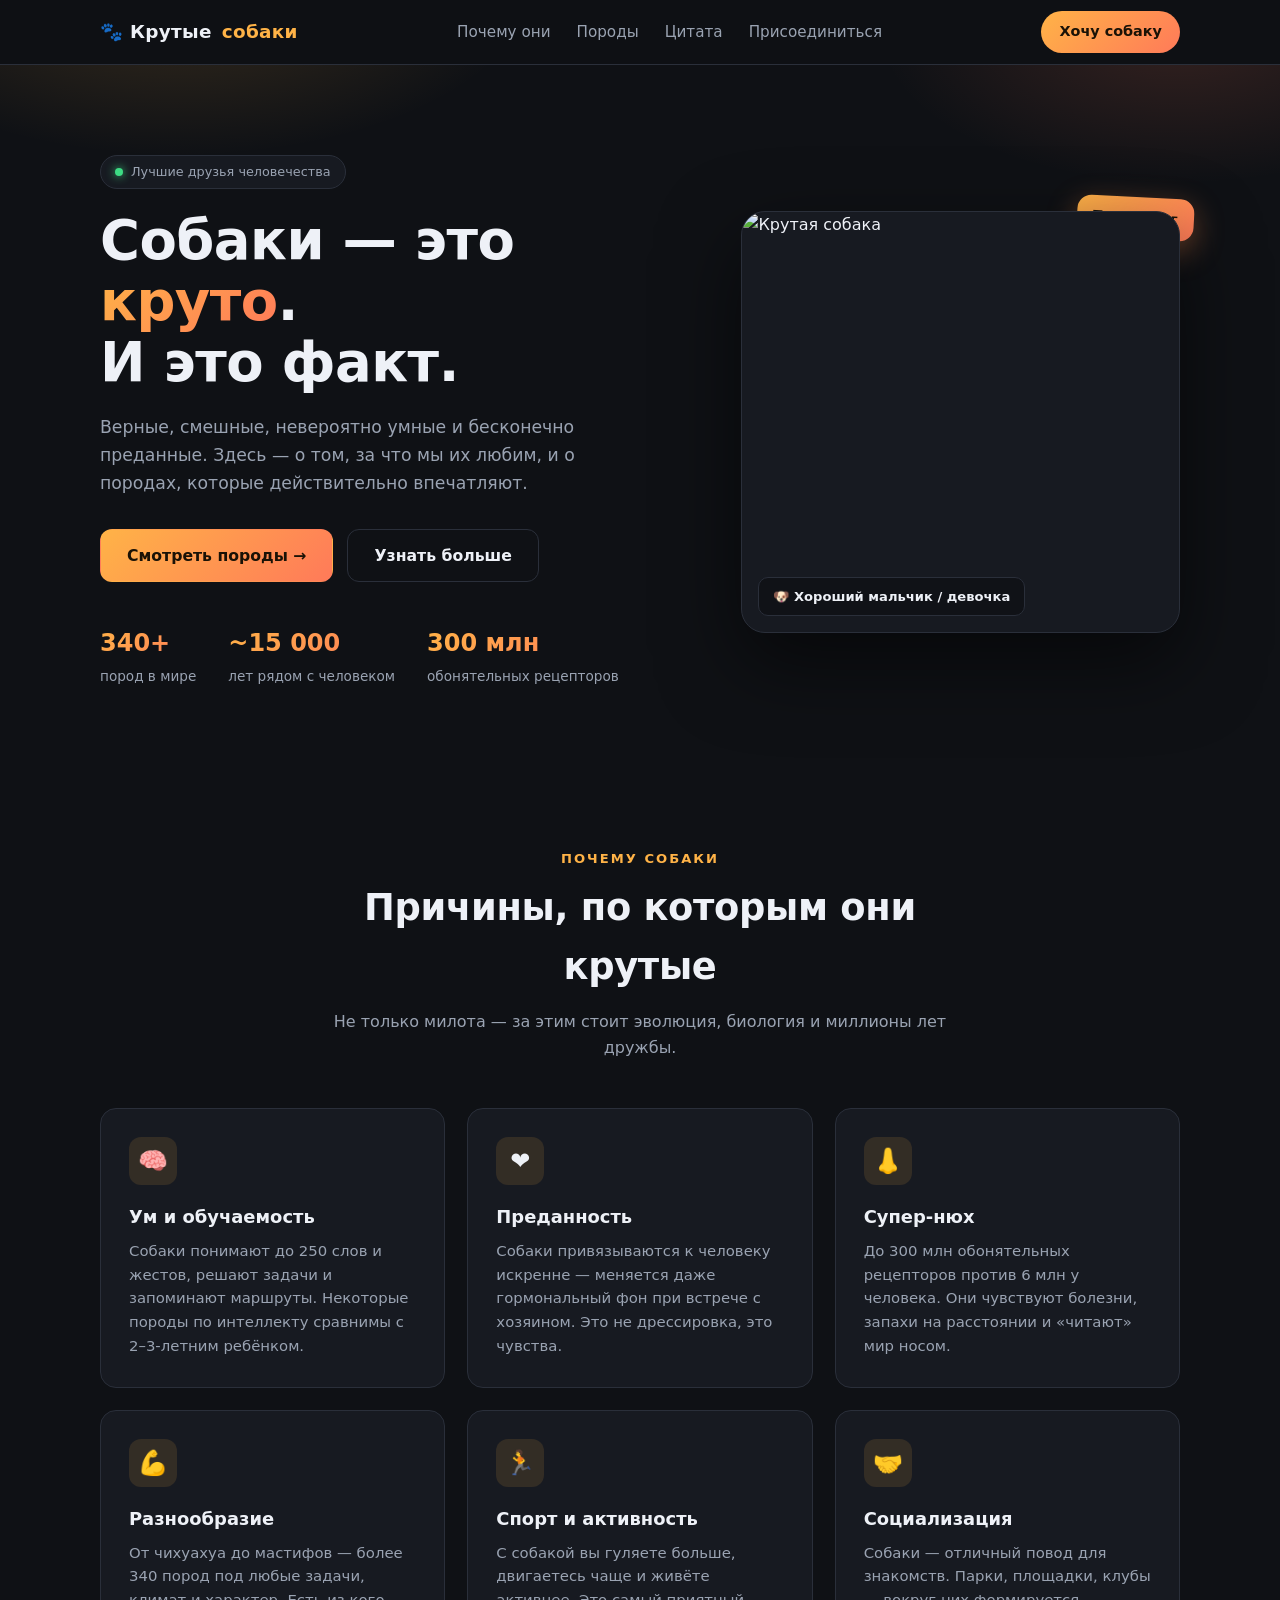
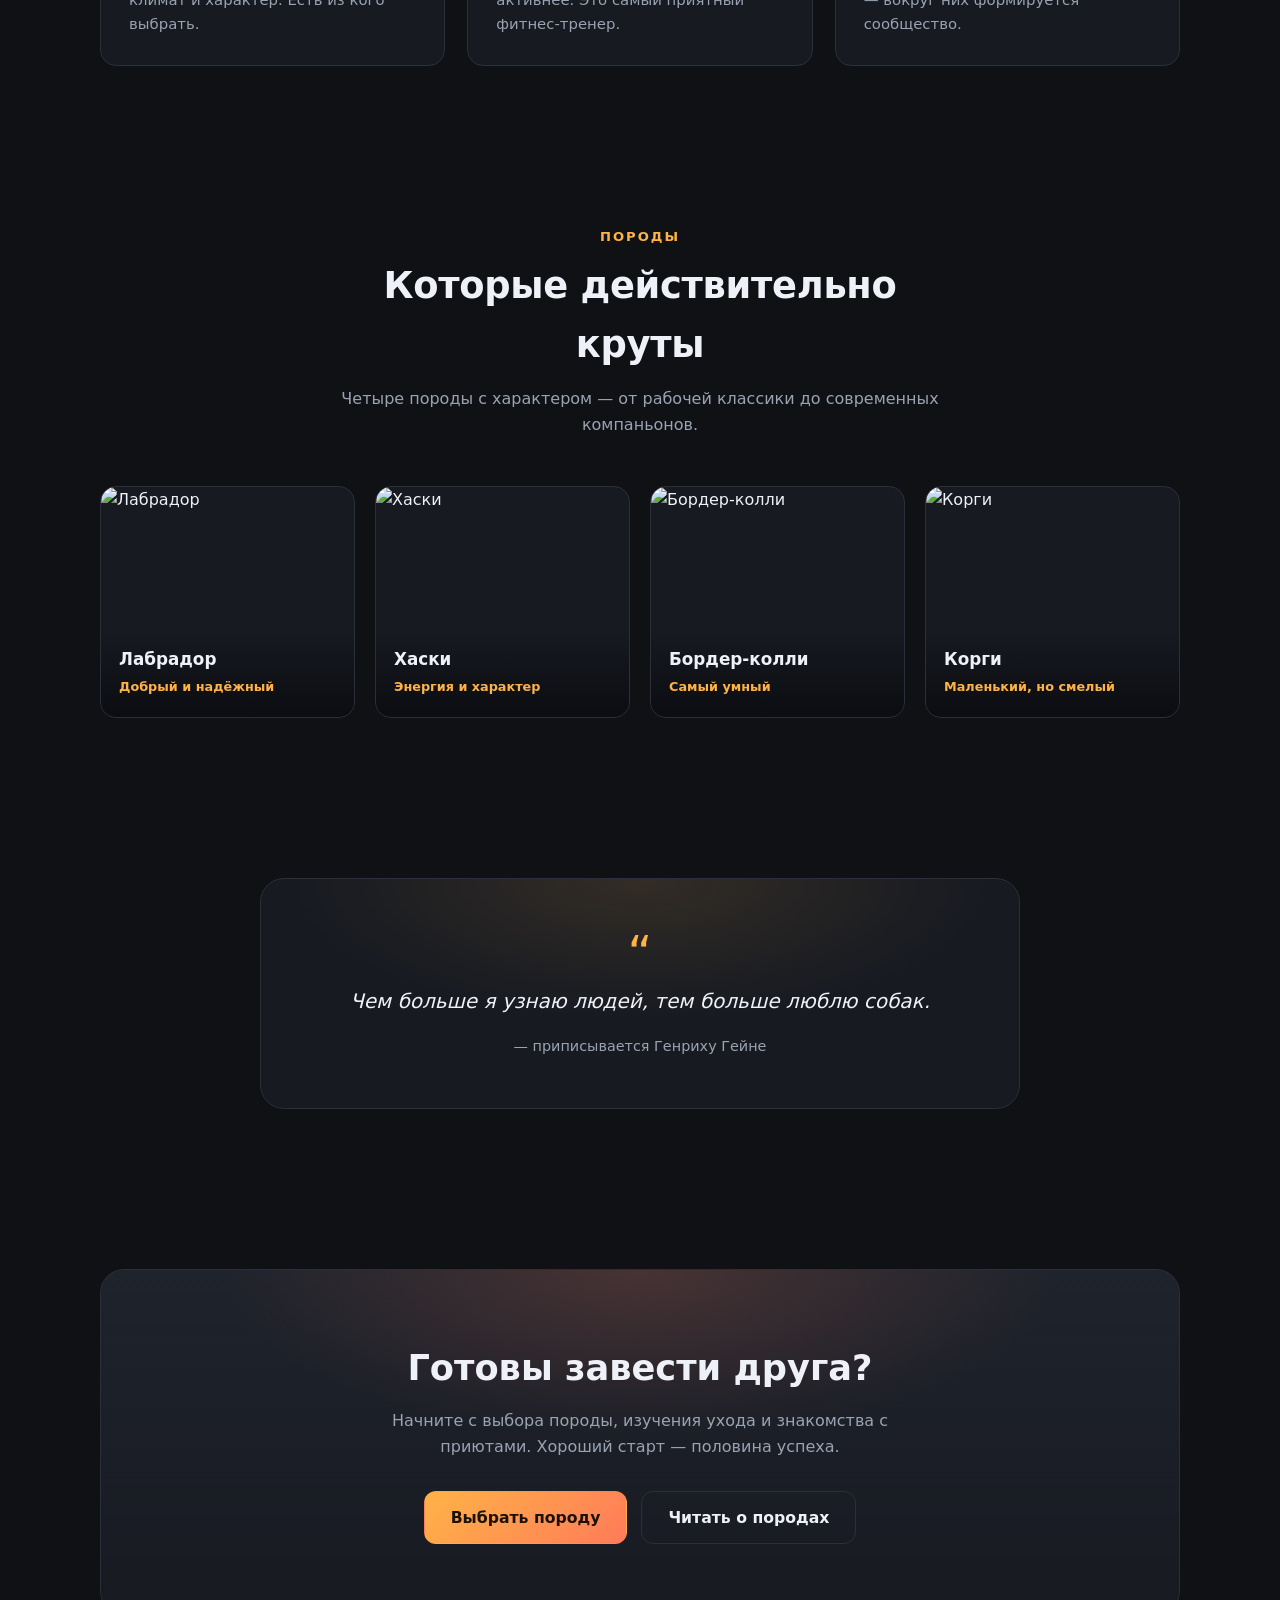
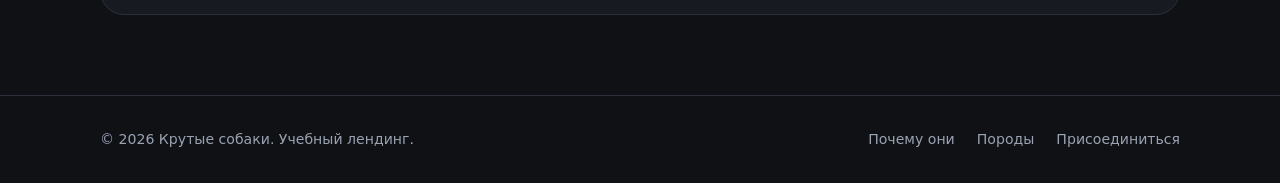
==== index.html @ fe9cf16b "AI" ====
<!DOCTYPE html>
<html lang="ru">
<head>
<meta charset="UTF-8" />
<meta name="viewport" content="width=device-width, initial-scale=1.0" />
<meta name="description" content="Крутые собаки — лендинг о самых крутых породах, их характере и фактах." />
<title>🐕 Крутые собаки — лендинг</title>

<style>
  :root {
    --bg: #0f1115;
    --surface: #171a21;
    --surface-2: #1f232c;
    --text: #eef1f7;
    --muted: #9aa3b2;
    --accent: #ffb347;
    --accent-2: #ff7a59;
    --border: #2a2f3a;
    --radius: 16px;
    --maxw: 1120px;
  }

  * { box-sizing: border-box; margin: 0; padding: 0; }

  html { scroll-behavior: smooth; }

  body {
    font-family: "Segoe UI", system-ui, -apple-system, Roboto, Arial, sans-serif;
    background: var(--bg);
    color: var(--text);
    line-height: 1.6;
    -webkit-font-smoothing: antialiased;
  }

  img { display: block; max-width: 100%; }
  a { color: inherit; text-decoration: none; }

  .container {
    width: 100%;
    max-width: var(--maxw);
    margin: 0 auto;
    padding: 0 20px;
  }

  /* ---------- NAVBAR ---------- */
  header {
    position: sticky;
    top: 0;
    z-index: 50;
    background: rgba(15, 17, 21, 0.85);
    backdrop-filter: blur(10px);
    border-bottom: 1px solid var(--border);
  }

  .nav {
    display: flex;
    align-items: center;
    justify-content: space-between;
    height: 64px;
  }

  .logo {
    display: flex;
    align-items: center;
    gap: 10px;
    font-weight: 800;
    font-size: 1.15rem;
    letter-spacing: 0.3px;
  }

  .logo span { color: var(--accent); }

  .nav-links {
    display: flex;
    gap: 26px;
    list-style: none;
    font-size: 0.95rem;
    color: var(--muted);
  }

  .nav-links a { transition: color 0.2s; }
  .nav-links a:hover { color: var(--accent); }

  .nav-cta {
    padding: 9px 18px;
    border-radius: 999px;
    background: linear-gradient(135deg, var(--accent), var(--accent-2));
    color: #1a1206;
    font-weight: 700;
    font-size: 0.9rem;
    transition: transform 0.2s, box-shadow 0.2s;
  }

  .nav-cta:hover {
    transform: translateY(-2px);
    box-shadow: 0 10px 24px rgba(255, 140, 70, 0.35);
  }

  .burger {
    display: none;
    background: none;
    border: 0;
    color: var(--text);
    font-size: 1.6rem;
    cursor: pointer;
  }

  /* ---------- HERO ---------- */
  .hero {
    position: relative;
    padding: 90px 0 80px;
    overflow: hidden;
  }

  .hero::before {
    content: "";
    position: absolute;
    inset: -20% -10% auto -10%;
    height: 520px;
    background:
      radial-gradient(600px 300px at 20% 10%, rgba(255, 179, 71, 0.18), transparent 60%),
      radial-gradient(500px 260px at 85% 20%, rgba(255, 122, 89, 0.16), transparent 60%);
    pointer-events: none;
  }

  .hero-inner {
    position: relative;
    display: grid;
    grid-template-columns: 1.15fr 0.85fr;
    gap: 48px;
    align-items: center;
  }

  .badge {
    display: inline-flex;
    align-items: center;
    gap: 8px;
    padding: 6px 14px;
    border: 1px solid var(--border);
    border-radius: 999px;
    font-size: 0.8rem;
    color: var(--muted);
    background: var(--surface);
    margin-bottom: 22px;
  }

  .badge .dot {
    width: 8px; height: 8px;
    border-radius: 50%;
    background: #3ddc84;
    box-shadow: 0 0 10px #3ddc84;
  }

  .hero h1 {
    font-size: clamp(2.1rem, 4.5vw, 3.4rem);
    line-height: 1.12;
    font-weight: 900;
    letter-spacing: -0.5px;
  }

  .hero h1 .grad {
    background: linear-gradient(135deg, var(--accent), var(--accent-2));
    -webkit-background-clip: text;
    background-clip: text;
    color: transparent;
  }

  .hero p.lead {
    margin-top: 20px;
    color: var(--muted);
    font-size: 1.08rem;
    max-width: 520px;
  }

  .hero-actions {
    display: flex;
    flex-wrap: wrap;
    gap: 14px;
    margin-top: 32px;
  }

  .btn {
    display: inline-flex;
    align-items: center;
    gap: 10px;
    padding: 13px 26px;
    border-radius: 12px;
    font-weight: 700;
    font-size: 0.98rem;
    border: 1px solid transparent;
    cursor: pointer;
    transition: transform 0.2s, box-shadow 0.2s, background 0.2s;
  }

  .btn-primary {
    background: linear-gradient(135deg, var(--accent), var(--accent-2));
    color: #1a1206;
  }

  .btn-primary:hover {
    transform: translateY(-2px);
    box-shadow: 0 12px 30px rgba(255, 140, 70, 0.35);
  }

  .btn-ghost {
    background: transparent;
    border-color: var(--border);
    color: var(--text);
  }

  .btn-ghost:hover {
    background: var(--surface);
    transform: translateY(-2px);
  }

  .hero-stats {
    display: flex;
    gap: 32px;
    margin-top: 42px;
    flex-wrap: wrap;
  }

  .stat b {
    display: block;
    font-size: 1.5rem;
    background: linear-gradient(135deg, var(--accent), var(--accent-2));
    -webkit-background-clip: text;
    background-clip: text;
    color: transparent;
  }

  .stat span { font-size: 0.85rem; color: var(--muted); }

  .hero-visual {
    position: relative;
  }

  .hero-card {
    position: relative;
    border-radius: 24px;
    overflow: hidden;
    border: 1px solid var(--border);
    background: var(--surface);
    box-shadow: 0 30px 80px rgba(0, 0, 0, 0.55);
  }

  .hero-card img {
    width: 100%;
    height: 420px;
    object-fit: cover;
  }

  .hero-card .tag {
    position: absolute;
    left: 16px;
    bottom: 16px;
    padding: 8px 14px;
    border-radius: 10px;
    background: rgba(15, 17, 21, 0.75);
    backdrop-filter: blur(6px);
    font-size: 0.82rem;
    font-weight: 600;
    border: 1px solid var(--border);
  }

  .floating-badge {
    position: absolute;
    top: -14px;
    right: -14px;
    padding: 10px 16px;
    border-radius: 14px;
    background: linear-gradient(135deg, var(--accent), var(--accent-2));
    color: #1a1206;
    font-weight: 800;
    font-size: 0.85rem;
    box-shadow: 0 10px 30px rgba(255, 140, 70, 0.4);
    transform: rotate(3deg);
  }

  /* ---------- SECTIONS ---------- */
  section { padding: 80px 0; }

  .section-head {
    text-align: center;
    max-width: 640px;
    margin: 0 auto 48px;
  }

  .section-head .kicker {
    color: var(--accent);
    font-weight: 700;
    font-size: 0.82rem;
    letter-spacing: 2px;
    text-transform: uppercase;
  }

  .section-head h2 {
    font-size: clamp(1.6rem, 3vw, 2.3rem);
    margin-top: 10px;
    font-weight: 800;
    letter-spacing: -0.3px;
  }

  .section-head p {
    color: var(--muted);
    margin-top: 12px;
  }

  /* ---------- CARDS ---------- */
  .grid-3 {
    display: grid;
    grid-template-columns: repeat(3, 1fr);
    gap: 22px;
  }

  .card {
    background: var(--surface);
    border: 1px solid var(--border);
    border-radius: var(--radius);
    padding: 28px;
    transition: transform 0.25s, border-color 0.25s, background 0.25s;
  }

  .card:hover {
    transform: translateY(-6px);
    border-color: rgba(255, 179, 71, 0.45);
    background: var(--surface-2);
  }

  .card .icon {
    width: 48px; height: 48px;
    display: grid; place-items: center;
    border-radius: 12px;
    background: rgba(255, 179, 71, 0.12);
    font-size: 1.5rem;
    margin-bottom: 18px;
  }

  .card h3 { font-size: 1.12rem; margin-bottom: 8px; }
  .card p { color: var(--muted); font-size: 0.93rem; }

  /* ---------- BREEDS ---------- */
  .breeds {
    display: grid;
    grid-template-columns: repeat(4, 1fr);
    gap: 20px;
  }

  .breed {
    position: relative;
    border-radius: var(--radius);
    overflow: hidden;
    border: 1px solid var(--border);
    background: var(--surface);
    cursor: pointer;
    transition: transform 0.3s, border-color 0.3s;
  }

  .breed:hover {
    transform: translateY(-8px);
    border-color: rgba(255, 179, 71, 0.5);
  }

  .breed img {
    width: 100%;
    height: 230px;
    object-fit: cover;
    transition: transform 0.5s;
  }

  .breed:hover img { transform: scale(1.07); }

  .breed .info {
    position: absolute;
    inset: auto 0 0 0;
    padding: 18px;
    background: linear-gradient(to top, rgba(10, 12, 16, 0.95), transparent);
  }

  .breed .info h4 { font-size: 1.05rem; }
  .breed .info span { font-size: 0.8rem; color: var(--accent); font-weight: 600; }

  /* ---------- QUOTE ---------- */
  .quote-block {
    text-align: center;
    max-width: 760px;
    margin: 0 auto;
    padding: 50px 30px;
    border-radius: 24px;
    background:
      radial-gradient(500px 200px at 50% 0%, rgba(255, 179, 71, 0.12), transparent 70%),
      var(--surface);
    border: 1px solid var(--border);
  }

  .quote-block .mark { font-size: 3rem; color: var(--accent); line-height: 1; }
  .quote-block p { font-size: 1.25rem; font-style: italic; margin-top: 8px; }
  .quote-block .author { margin-top: 18px; color: var(--muted); font-size: 0.9rem; }

  /* ---------- CTA ---------- */
  .cta {
    text-align: center;
    padding: 70px 30px;
    border-radius: 24px;
    background:
      radial-gradient(600px 240px at 50% 0%, rgba(255, 122, 89, 0.18), transparent 70%),
      linear-gradient(180deg, var(--surface-2), var(--surface));
    border: 1px solid var(--border);
  }

  .cta h2 { font-size: clamp(1.6rem, 3vw, 2.2rem); font-weight: 800; }
  .cta p { color: var(--muted); margin-top: 12px; max-width: 520px; margin-inline: auto; }
  .cta .hero-actions { justify-content: center; }

  /* ---------- FOOTER ---------- */
  footer {
    border-top: 1px solid var(--border);
    padding: 32px 0;
    color: var(--muted);
    font-size: 0.88rem;
  }

  .footer-inner {
    display: flex;
    justify-content: space-between;
    gap: 20px;
    flex-wrap: wrap;
    align-items: center;
  }

  .footer-links { display: flex; gap: 22px; }
  .footer-links a:hover { color: var(--accent); }

  /* ---------- RESPONSIVE ---------- */
  @media (max-width: 980px) {
    .hero-inner { grid-template-columns: 1fr; }
    .hero-card img { height: 340px; }
    .breeds { grid-template-columns: repeat(2, 1fr); }
    .grid-3 { grid-template-columns: 1fr 1fr; }
  }

  @media (max-width: 720px) {
    .nav-links { display: none; }
    .burger { display: block; }
    .nav-links.open {
      display: flex;
      position: absolute;
      top: 64px; left: 0; right: 0;
      flex-direction: column;
      background: var(--surface);
      border-bottom: 1px solid var(--border);
      padding: 18px 20px;
      gap: 16px;
    }
    .grid-3 { grid-template-columns: 1fr; }
    .breeds { grid-template-columns: 1fr 1fr; }
    section { padding: 60px 0; }
    .hero { padding: 60px 0; }
  }

  @media (max-width: 460px) {
    .breeds { grid-template-columns: 1fr; }
    .hero-stats { gap: 22px; }
    .nav-cta { display: none; }
  }
</style>
</head>
<body>

<!-- ================= HEADER ================= -->
<header>
  <div class="container nav">
    <a href="#" class="logo">🐾 Крутые <span>собаки</span></a>
    <ul class="nav-links" id="navLinks">
      <li><a href="#features">Почему они</a></li>
      <li><a href="#breeds">Породы</a></li>
      <li><a href="#quote">Цитата</a></li>
      <li><a href="#cta">Присоединиться</a></li>
    </ul>
    <a href="#cta" class="nav-cta">Хочу собаку</a>
    <button class="burger" id="burger" aria-label="Меню">☰</button>
  </div>
</header>

<!-- ================= HERO ================= -->
<section class="hero">
  <div class="container hero-inner">
    <div class="hero-text">
      <div class="badge"><span class="dot"></span> Лучшие друзья человечества</div>
      <h1>Собаки — это <span class="grad">круто</span>.<br>И это факт.</h1>
      <p class="lead">
        Верные, смешные, невероятно умные и бесконечно преданные.
        Здесь — о том, за что мы их любим, и о породах, которые
        действительно впечатляют.
      </p>
      <div class="hero-actions">
        <a href="#breeds" class="btn btn-primary">Смотреть породы →</a>
        <a href="#features" class="btn btn-ghost">Узнать больше</a>
      </div>
      <div class="hero-stats">
        <div class="stat"><b>340+</b><span>пород в мире</span></div>
        <div class="stat"><b>~15 000</b><span>лет рядом с человеком</span></div>
        <div class="stat"><b>300 млн</b><span>обонятельных рецепторов</span></div>
      </div>
    </div>

    <div class="hero-visual">
      <div class="floating-badge">Топ-1 друг</div>
      <div class="hero-card">
        <img
          src="https://images.unsplash.com/photo-1543466835-00a7907e9de1?auto=format&fit=crop&w=900&q=80"
          alt="Крутая собака"
          loading="eager"
        />
        <div class="tag">🐶 Хороший мальчик / девочка</div>
      </div>
    </div>
  </div>
</section>

<!-- ================= FEATURES ================= -->
<section id="features">
  <div class="container">
    <div class="section-head">
      <div class="kicker">Почему собаки</div>
      <h2>Причины, по которым они крутые</h2>
      <p>Не только милота — за этим стоит эволюция, биология и миллионы лет дружбы.</p>
    </div>

    <div class="grid-3">
      <div class="card">
        <div class="icon">🧠</div>
        <h3>Ум и обучаемость</h3>
        <p>Собаки понимают до 250 слов и жестов, решают задачи и запоминают маршруты. Некоторые породы по интеллекту сравнимы с 2–3-летним ребёнком.</p>
      </div>
      <div class="card">
        <div class="icon">❤️</div>
        <h3>Преданность</h3>
        <p>Собаки привязываются к человеку искренне — меняется даже гормональный фон при встрече с хозяином. Это не дрессировка, это чувства.</p>
      </div>
      <div class="card">
        <div class="icon">👃</div>
        <h3>Супер-нюх</h3>
        <p>До 300 млн обонятельных рецепторов против 6 млн у человека. Они чувствуют болезни, запахи на расстоянии и «читают» мир носом.</p>
      </div>
      <div class="card">
        <div class="icon">💪</div>
        <h3>Разнообразие</h3>
        <p>От чихуахуа до мастифов — более 340 пород под любые задачи, климат и характер. Есть из кого выбрать.</p>
      </div>
      <div class="card">
        <div class="icon">🏃</div>
        <h3>Спорт и активность</h3>
        <p>С собакой вы гуляете больше, двигаетесь чаще и живёте активнее. Это самый приятный фитнес-тренер.</p>
      </div>
      <div class="card">
        <div class="icon">🤝</div>
        <h3>Социализация</h3>
        <p>Собаки — отличный повод для знакомств. Парки, площадки, клубы — вокруг них формируется сообщество.</p>
      </div>
    </div>
  </div>
</section>

<!-- ================= BREEDS ================= -->
<section id="breeds">
  <div class="container">
    <div class="section-head">
      <div class="kicker">Породы</div>
      <h2>Которые действительно круты</h2>
      <p>Четыре породы с характером — от рабочей классики до современных компаньонов.</p>
    </div>

    <div class="breeds">
      <article class="breed">
        <img src="https://images.unsplash.com/photo-1552053831-71594a27632d?auto=format&fit=crop&w=600&q=80" alt="Лабрадор" loading="lazy" />
        <div class="info">
          <h4>Лабрадор</h4>
          <span>Добрый и надёжный</span>
        </div>
      </article>

      <article class="breed">
        <img src="https://images.unsplash.com/photo-1589941013453-ec89f33b5e95?auto=format&fit=crop&w=600&q=80" alt="Хаски" loading="lazy" />
        <div class="info">
          <h4>Хаски</h4>
          <span>Энергия и характер</span>
        </div>
      </article>

      <article class="breed">
        <img src="https://images.unsplash.com/photo-1568572933382-74d440642117?auto=format&fit=crop&w=600&q=80" alt="Бордер-колли" loading="lazy" />
        <div class="info">
          <h4>Бордер-колли</h4>
          <span>Самый умный</span>
        </div>
      </article>

      <article class="breed">
        <img src="https://images.unsplash.com/photo-1517849845537-4d257902454a?auto=format&fit=crop&w=600&q=80" alt="Корги" loading="lazy" />
        <div class="info">
          <h4>Корги</h4>
          <span>Маленький, но смелый</span>
        </div>
      </article>
    </div>
  </div>
</section>

<!-- ================= QUOTE ================= -->
<section id="quote">
  <div class="container">
    <div class="quote-block">
      <div class="mark">“</div>
      <p>Чем больше я узнаю людей, тем больше люблю собак.</p>
      <div class="author">— приписывается Генриху Гейне</div>
    </div>
  </div>
</section>

<!-- ================= CTA ================= -->
<section id="cta">
  <div class="container">
    <div class="cta">
      <h2>Готовы завести друга?</h2>
      <p>Начните с выбора породы, изучения ухода и знакомства с приютами. Хороший старт — половина успеха.</p>
      <div class="hero-actions">
        <a href="#breeds" class="btn btn-primary">Выбрать породу</a>
        <a href="#features" class="btn btn-ghost">Читать о породах</a>
      </div>
    </div>
  </div>
</section>

<!-- ================= FOOTER ================= -->
<footer>
  <div class="container footer-inner">
    <div>© <span id="year"></span> Крутые собаки. Учебный лендинг.</div>
    <div class="footer-links">
      <a href="#features">Почему они</a>
      <a href="#breeds">Породы</a>
      <a href="#cta">Присоединиться</a>
    </div>
  </div>
</footer>

<script>
  // Год в футере
  document.getElementById('year').textContent = new Date().getFullYear();

  // Мобильное меню
  const burger = document.getElementById('burger');
  const navLinks = document.getElementById('navLinks');
  burger.addEventListener('click', () => {
    navLinks.classList.toggle('open');
  });

  // Закрыть меню после клика по ссылке (мобильные)
  navLinks.querySelectorAll('a').forEach((link) => {
    link.addEventListener('click', () => navLinks.classList.remove('open'));
  });

  // Плавное появление карточек при скролле
  const observer = new IntersectionObserver(
    (entries) => {
      entries.forEach((entry) => {
        if (entry.isIntersecting) {
          entry.target.style.opacity = '1';
          entry.target.style.transform = 'translateY(0)';
          observer.unobserve(entry.target);
        }
      });
    },
    { threshold: 0.15 }
  );

  document.querySelectorAll('.card, .breed').forEach((el) => {
    el.style.opacity = '0';
    el.style.transform = 'translateY(24px)';
    el.style.transition = 'opacity 0.6s ease, transform 0.6s ease';
    observer.observe(el);
  });
</script>

</body>
</html>
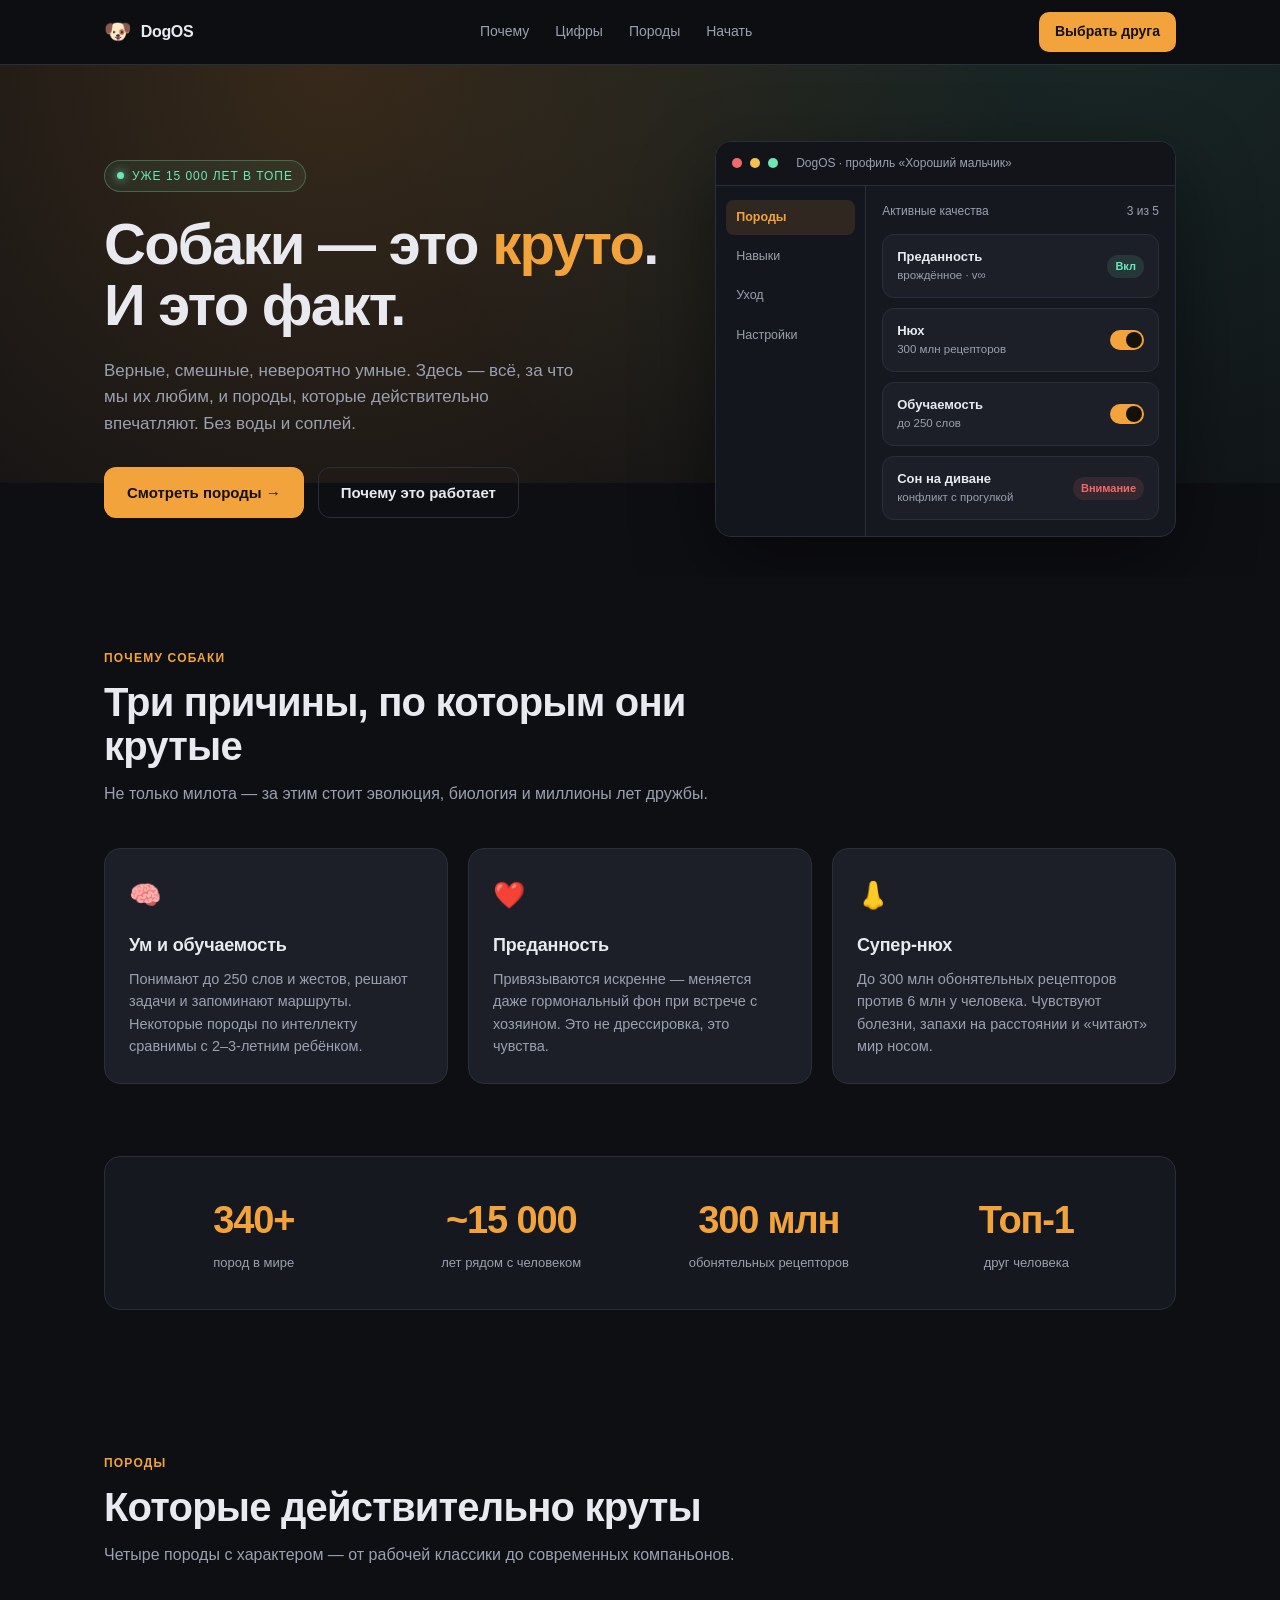
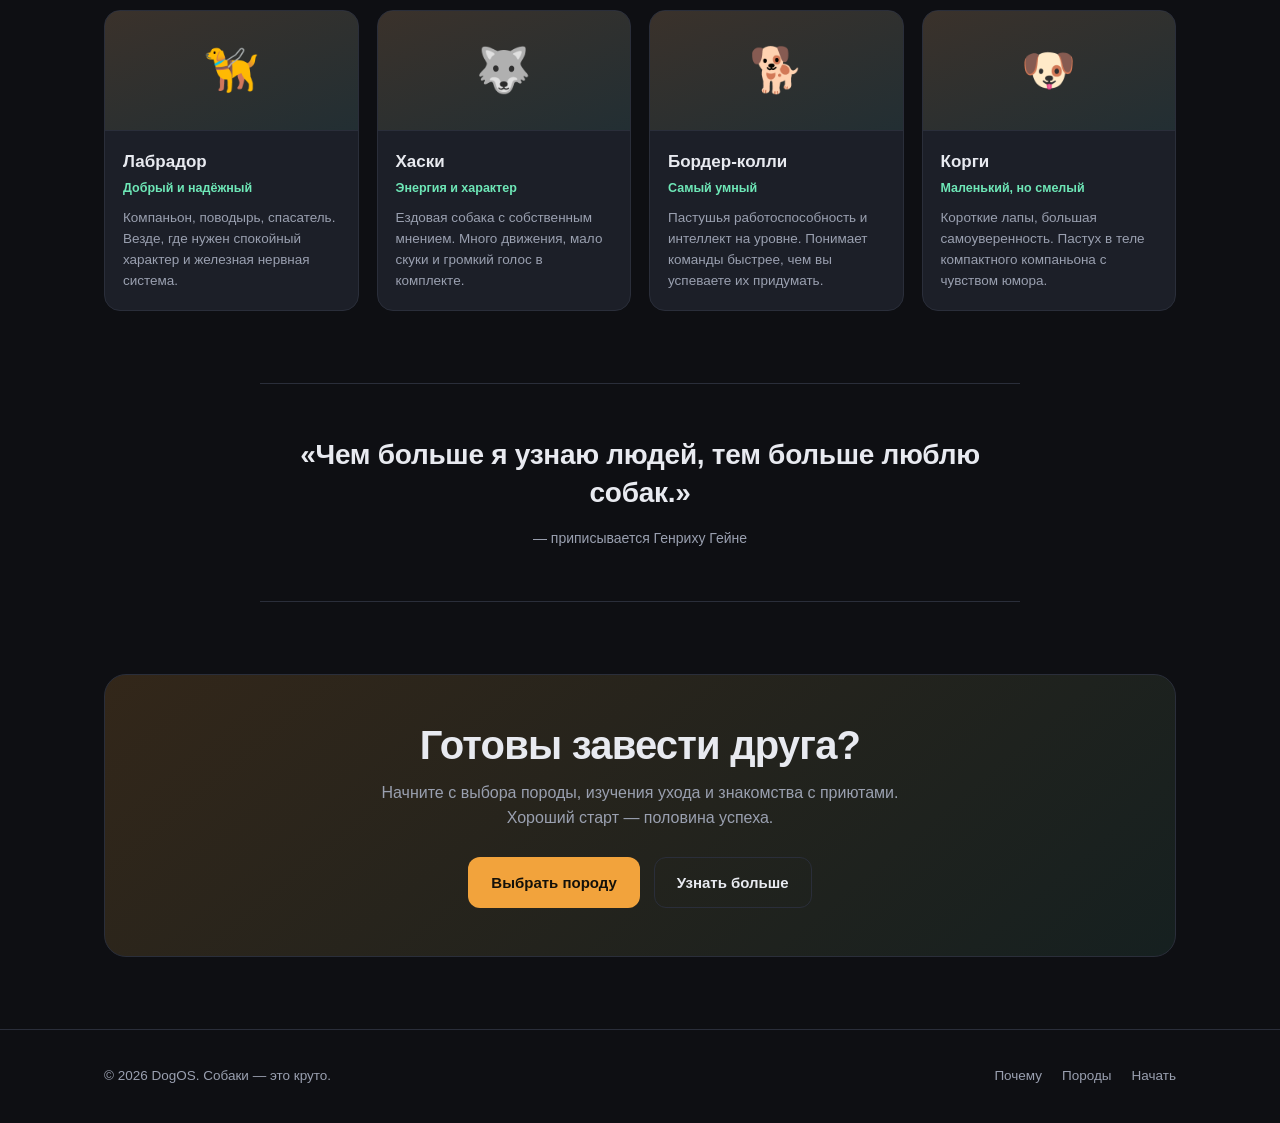
==== commit adeec2b2: "update" ====
--- a/index.html
+++ b/index.html
@@ -2,22 +2,21 @@
 <html lang="ru">
 <head>
 <meta charset="UTF-8" />
-<meta name="viewport" content="width=device-width, initial-scale=1.0" />
-<meta name="description" content="Крутые собаки — лендинг о самых крутых породах, их характере и фактах." />
-<title>🐕 Крутые собаки — лендинг</title>
-
+<meta name="viewport" content="width=device-width, initial-scale=1.0"/>
+<title>DogOS — крутые собаки без возни</title>
 <style>
   :root {
-    --bg: #0f1115;
-    --surface: #171a21;
-    --surface-2: #1f232c;
-    --text: #eef1f7;
-    --muted: #9aa3b2;
-    --accent: #ffb347;
-    --accent-2: #ff7a59;
-    --border: #2a2f3a;
+    --bg: #0e0f13;
+    --bg-soft: #16181f;
+    --card: #1c1f28;
+    --border: #2a2e3a;
+    --text: #e8eaf0;
+    --muted: #9aa0b0;
+    --accent: #f2a33c;
+    --accent-2: #6ee7b7;
+    --danger: #ef6b6b;
     --radius: 16px;
-    --maxw: 1120px;
+    --max: 1120px;
   }
 
   * { box-sizing: border-box; margin: 0; padding: 0; }
@@ -25,662 +24,399 @@
   html { scroll-behavior: smooth; }
 
   body {
-    font-family: "Segoe UI", system-ui, -apple-system, Roboto, Arial, sans-serif;
+    font-family: -apple-system, BlinkMacSystemFont, "Segoe UI", Roboto, Inter, Arial, sans-serif;
     background: var(--bg);
     color: var(--text);
-    line-height: 1.6;
+    line-height: 1.55;
     -webkit-font-smoothing: antialiased;
   }
 
-  img { display: block; max-width: 100%; }
   a { color: inherit; text-decoration: none; }
 
-  .container {
-    width: 100%;
-    max-width: var(--maxw);
-    margin: 0 auto;
-    padding: 0 20px;
-  }
-
-  /* ---------- NAVBAR ---------- */
+  .container { max-width: var(--max); margin: 0 auto; padding: 0 24px; }
+
+  /* ---------- Header ---------- */
   header {
-    position: sticky;
-    top: 0;
-    z-index: 50;
-    background: rgba(15, 17, 21, 0.85);
-    backdrop-filter: blur(10px);
+    position: sticky; top: 0; z-index: 50;
+    backdrop-filter: blur(12px);
+    background: rgba(14,15,19,.75);
     border-bottom: 1px solid var(--border);
   }
-
   .nav {
-    display: flex;
-    align-items: center;
-    justify-content: space-between;
+    display: flex; align-items: center; justify-content: space-between;
     height: 64px;
   }
-
-  .logo {
-    display: flex;
-    align-items: center;
-    gap: 10px;
-    font-weight: 800;
-    font-size: 1.15rem;
-    letter-spacing: 0.3px;
-  }
-
-  .logo span { color: var(--accent); }
-
-  .nav-links {
-    display: flex;
-    gap: 26px;
-    list-style: none;
-    font-size: 0.95rem;
-    color: var(--muted);
-  }
-
-  .nav-links a { transition: color 0.2s; }
-  .nav-links a:hover { color: var(--accent); }
-
+  .logo { display: flex; align-items: center; gap: 10px; font-weight: 800; letter-spacing: -.02em; }
+  .logo span { font-size: 22px; }
+  .nav-links { display: flex; gap: 26px; font-size: 14px; color: var(--muted); }
+  .nav-links a:hover { color: var(--text); }
   .nav-cta {
-    padding: 9px 18px;
-    border-radius: 999px;
-    background: linear-gradient(135deg, var(--accent), var(--accent-2));
-    color: #1a1206;
-    font-weight: 700;
-    font-size: 0.9rem;
-    transition: transform 0.2s, box-shadow 0.2s;
-  }
-
-  .nav-cta:hover {
-    transform: translateY(-2px);
-    box-shadow: 0 10px 24px rgba(255, 140, 70, 0.35);
-  }
-
-  .burger {
-    display: none;
-    background: none;
-    border: 0;
-    color: var(--text);
-    font-size: 1.6rem;
-    cursor: pointer;
-  }
-
-  /* ---------- HERO ---------- */
-  .hero {
+    background: var(--accent); color: #14110a; font-weight: 700;
+    padding: 9px 16px; border-radius: 10px; font-size: 14px;
+  }
+  .nav-cta:hover { filter: brightness(1.08); }
+
+  /* ---------- Hero ---------- */
+  .hero { padding: 76px 0 40px; position: relative; overflow: hidden; }
+  .hero::before {
+    content: ""; position: absolute; inset: -20% -10% auto -10%; height: 520px;
+    background: radial-gradient(circle at 30% 20%, rgba(242,163,60,.18), transparent 60%),
+                radial-gradient(circle at 80% 0%, rgba(110,231,183,.12), transparent 55%);
+    pointer-events: none;
+  }
+  .hero-grid {
+    display: grid; grid-template-columns: 1.1fr .9fr; gap: 48px; align-items: center;
     position: relative;
-    padding: 90px 0 80px;
-    overflow: hidden;
-  }
-
-  .hero::before {
-    content: "";
-    position: absolute;
-    inset: -20% -10% auto -10%;
-    height: 520px;
-    background:
-      radial-gradient(600px 300px at 20% 10%, rgba(255, 179, 71, 0.18), transparent 60%),
-      radial-gradient(500px 260px at 85% 20%, rgba(255, 122, 89, 0.16), transparent 60%);
-    pointer-events: none;
-  }
-
-  .hero-inner {
-    position: relative;
-    display: grid;
-    grid-template-columns: 1.15fr 0.85fr;
-    gap: 48px;
-    align-items: center;
-  }
-
+  }
   .badge {
-    display: inline-flex;
-    align-items: center;
-    gap: 8px;
-    padding: 6px 14px;
-    border: 1px solid var(--border);
-    border-radius: 999px;
-    font-size: 0.8rem;
-    color: var(--muted);
-    background: var(--surface);
+    display: inline-flex; align-items: center; gap: 8px;
+    font-size: 12px; letter-spacing: .08em; text-transform: uppercase;
+    color: var(--accent-2); border: 1px solid rgba(110,231,183,.3);
+    background: rgba(110,231,183,.07); padding: 6px 12px; border-radius: 999px;
     margin-bottom: 22px;
   }
-
-  .badge .dot {
-    width: 8px; height: 8px;
-    border-radius: 50%;
-    background: #3ddc84;
-    box-shadow: 0 0 10px #3ddc84;
-  }
-
-  .hero h1 {
-    font-size: clamp(2.1rem, 4.5vw, 3.4rem);
-    line-height: 1.12;
-    font-weight: 900;
-    letter-spacing: -0.5px;
-  }
-
-  .hero h1 .grad {
-    background: linear-gradient(135deg, var(--accent), var(--accent-2));
-    -webkit-background-clip: text;
-    background-clip: text;
-    color: transparent;
-  }
-
-  .hero p.lead {
-    margin-top: 20px;
-    color: var(--muted);
-    font-size: 1.08rem;
-    max-width: 520px;
-  }
-
-  .hero-actions {
-    display: flex;
-    flex-wrap: wrap;
-    gap: 14px;
-    margin-top: 32px;
-  }
-
+  .badge .dot { width: 7px; height: 7px; border-radius: 50%; background: var(--accent-2); box-shadow: 0 0 10px var(--accent-2); }
+  h1 { font-size: clamp(34px, 5vw, 58px); line-height: 1.05; letter-spacing: -.03em; font-weight: 800; }
+  h1 .accent { color: var(--accent); }
+  .hero p.lead { color: var(--muted); font-size: 17px; max-width: 480px; margin: 22px 0 30px; }
+  .hero-actions { display: flex; gap: 14px; flex-wrap: wrap; }
   .btn {
-    display: inline-flex;
-    align-items: center;
-    gap: 10px;
-    padding: 13px 26px;
-    border-radius: 12px;
-    font-weight: 700;
-    font-size: 0.98rem;
-    border: 1px solid transparent;
-    cursor: pointer;
-    transition: transform 0.2s, box-shadow 0.2s, background 0.2s;
-  }
-
-  .btn-primary {
-    background: linear-gradient(135deg, var(--accent), var(--accent-2));
-    color: #1a1206;
-  }
-
-  .btn-primary:hover {
-    transform: translateY(-2px);
-    box-shadow: 0 12px 30px rgba(255, 140, 70, 0.35);
-  }
-
-  .btn-ghost {
-    background: transparent;
-    border-color: var(--border);
-    color: var(--text);
-  }
-
-  .btn-ghost:hover {
-    background: var(--surface);
-    transform: translateY(-2px);
-  }
-
-  .hero-stats {
-    display: flex;
-    gap: 32px;
-    margin-top: 42px;
-    flex-wrap: wrap;
-  }
-
-  .stat b {
-    display: block;
-    font-size: 1.5rem;
-    background: linear-gradient(135deg, var(--accent), var(--accent-2));
-    -webkit-background-clip: text;
-    background-clip: text;
-    color: transparent;
-  }
-
-  .stat span { font-size: 0.85rem; color: var(--muted); }
-
-  .hero-visual {
-    position: relative;
-  }
-
-  .hero-card {
-    position: relative;
-    border-radius: 24px;
-    overflow: hidden;
-    border: 1px solid var(--border);
-    background: var(--surface);
-    box-shadow: 0 30px 80px rgba(0, 0, 0, 0.55);
-  }
-
-  .hero-card img {
-    width: 100%;
-    height: 420px;
-    object-fit: cover;
-  }
-
-  .hero-card .tag {
-    position: absolute;
-    left: 16px;
-    bottom: 16px;
-    padding: 8px 14px;
-    border-radius: 10px;
-    background: rgba(15, 17, 21, 0.75);
-    backdrop-filter: blur(6px);
-    font-size: 0.82rem;
-    font-weight: 600;
-    border: 1px solid var(--border);
-  }
-
-  .floating-badge {
-    position: absolute;
-    top: -14px;
-    right: -14px;
-    padding: 10px 16px;
-    border-radius: 14px;
-    background: linear-gradient(135deg, var(--accent), var(--accent-2));
-    color: #1a1206;
-    font-weight: 800;
-    font-size: 0.85rem;
-    box-shadow: 0 10px 30px rgba(255, 140, 70, 0.4);
-    transform: rotate(3deg);
-  }
-
-  /* ---------- SECTIONS ---------- */
-  section { padding: 80px 0; }
-
-  .section-head {
-    text-align: center;
-    max-width: 640px;
-    margin: 0 auto 48px;
-  }
-
-  .section-head .kicker {
-    color: var(--accent);
-    font-weight: 700;
-    font-size: 0.82rem;
-    letter-spacing: 2px;
-    text-transform: uppercase;
-  }
-
-  .section-head h2 {
-    font-size: clamp(1.6rem, 3vw, 2.3rem);
-    margin-top: 10px;
-    font-weight: 800;
-    letter-spacing: -0.3px;
-  }
-
-  .section-head p {
-    color: var(--muted);
-    margin-top: 12px;
-  }
-
-  /* ---------- CARDS ---------- */
-  .grid-3 {
-    display: grid;
-    grid-template-columns: repeat(3, 1fr);
-    gap: 22px;
-  }
-
-  .card {
-    background: var(--surface);
+    display: inline-flex; align-items: center; gap: 8px;
+    padding: 13px 22px; border-radius: 12px; font-weight: 700; font-size: 15px;
+    border: 1px solid transparent; cursor: pointer; transition: transform .15s ease, filter .15s ease;
+  }
+  .btn:hover { transform: translateY(-1px); }
+  .btn-primary { background: var(--accent); color: #14110a; }
+  .btn-ghost { background: transparent; border-color: var(--border); color: var(--text); }
+  .btn-ghost:hover { border-color: var(--muted); }
+
+  /* ---------- Hero mock ---------- */
+  .mock {
+    background: var(--bg-soft);
     border: 1px solid var(--border);
     border-radius: var(--radius);
-    padding: 28px;
-    transition: transform 0.25s, border-color 0.25s, background 0.25s;
-  }
-
-  .card:hover {
-    transform: translateY(-6px);
-    border-color: rgba(255, 179, 71, 0.45);
-    background: var(--surface-2);
-  }
-
-  .card .icon {
-    width: 48px; height: 48px;
-    display: grid; place-items: center;
-    border-radius: 12px;
-    background: rgba(255, 179, 71, 0.12);
-    font-size: 1.5rem;
-    margin-bottom: 18px;
-  }
-
-  .card h3 { font-size: 1.12rem; margin-bottom: 8px; }
-  .card p { color: var(--muted); font-size: 0.93rem; }
-
-  /* ---------- BREEDS ---------- */
-  .breeds {
-    display: grid;
-    grid-template-columns: repeat(4, 1fr);
-    gap: 20px;
-  }
-
+    box-shadow: 0 30px 80px rgba(0,0,0,.45);
+    overflow: hidden;
+    font-size: 13px;
+  }
+  .mock-bar {
+    display: flex; align-items: center; gap: 8px;
+    padding: 12px 16px; border-bottom: 1px solid var(--border);
+    background: #12141a;
+  }
+  .mock-bar .dot { width: 10px; height: 10px; border-radius: 50%; }
+  .mock-bar .dot:nth-child(1){ background:#ef6b6b; }
+  .mock-bar .dot:nth-child(2){ background:#f2c14e; }
+  .mock-bar .dot:nth-child(3){ background:#6ee7b7; }
+  .mock-title { margin-left: 10px; color: var(--muted); font-size: 12px; }
+  .mock-body { display: grid; grid-template-columns: 150px 1fr; min-height: 300px; }
+  .mock-side { border-right: 1px solid var(--border); padding: 14px 10px; background: #14161d; }
+  .mock-side div {
+    padding: 8px 10px; border-radius: 8px; color: var(--muted); font-size: 12.5px; margin-bottom: 4px;
+  }
+  .mock-side div.active { background: rgba(242,163,60,.12); color: var(--accent); font-weight: 600; }
+  .mock-main { padding: 16px; display: flex; flex-direction: column; gap: 10px; }
+  .mock-profile {
+    display: flex; justify-content: space-between; align-items: center;
+    font-size: 12px; color: var(--muted); margin-bottom: 4px;
+  }
+  .mock-card {
+    display: flex; align-items: center; justify-content: space-between; gap: 12px;
+    background: var(--card); border: 1px solid var(--border);
+    padding: 12px 14px; border-radius: 12px;
+  }
+  .mock-card .name { font-weight: 600; font-size: 13px; }
+  .mock-card .meta { color: var(--muted); font-size: 11.5px; }
+  .tag { font-size: 11px; padding: 3px 8px; border-radius: 999px; font-weight: 600; }
+  .tag.on { background: rgba(110,231,183,.12); color: var(--accent-2); }
+  .tag.warn { background: rgba(239,107,107,.12); color: var(--danger); }
+  .switch {
+    width: 34px; height: 20px; border-radius: 999px; background: var(--accent); position: relative; flex: none;
+  }
+  .switch::after {
+    content: ""; position: absolute; top: 2px; right: 2px; width: 16px; height: 16px;
+    border-radius: 50%; background: #14110a;
+  }
+  .switch.off { background: var(--border); }
+  .switch.off::after { right: auto; left: 2px; background: var(--muted); }
+
+  /* ---------- Sections ---------- */
+  section { padding: 72px 0; }
+  .section-head { max-width: 640px; margin-bottom: 42px; }
+  .kicker {
+    font-size: 12px; letter-spacing: .1em; text-transform: uppercase;
+    color: var(--accent); font-weight: 700; margin-bottom: 12px;
+  }
+  h2 { font-size: clamp(26px, 3.6vw, 40px); letter-spacing: -.02em; line-height: 1.1; }
+  .section-head p { color: var(--muted); margin-top: 14px; font-size: 16px; }
+
+  /* ---------- Features ---------- */
+  .features { display: grid; grid-template-columns: repeat(3, 1fr); gap: 20px; }
+  .feature {
+    background: var(--card); border: 1px solid var(--border);
+    border-radius: var(--radius); padding: 26px 24px;
+    transition: border-color .2s, transform .2s;
+  }
+  .feature:hover { border-color: #3a3f4f; transform: translateY(-3px); }
+  .feature .ico { font-size: 26px; margin-bottom: 16px; display: inline-block; }
+  .feature h3 { font-size: 18px; margin-bottom: 8px; letter-spacing: -.01em; }
+  .feature p { color: var(--muted); font-size: 14.5px; }
+
+  /* ---------- Stats ---------- */
+  .stats {
+    display: grid; grid-template-columns: repeat(4, 1fr); gap: 16px;
+    background: var(--bg-soft); border: 1px solid var(--border);
+    border-radius: var(--radius); padding: 34px 28px;
+  }
+  .stat { text-align: center; }
+  .stat strong { display: block; font-size: clamp(26px, 3vw, 38px); letter-spacing: -.03em; color: var(--accent); }
+  .stat span { color: var(--muted); font-size: 13px; }
+
+  /* ---------- Breeds ---------- */
+  .breeds { display: grid; grid-template-columns: repeat(4, 1fr); gap: 18px; }
   .breed {
-    position: relative;
-    border-radius: var(--radius);
-    overflow: hidden;
-    border: 1px solid var(--border);
-    background: var(--surface);
-    cursor: pointer;
-    transition: transform 0.3s, border-color 0.3s;
-  }
-
-  .breed:hover {
-    transform: translateY(-8px);
-    border-color: rgba(255, 179, 71, 0.5);
-  }
-
-  .breed img {
-    width: 100%;
-    height: 230px;
-    object-fit: cover;
-    transition: transform 0.5s;
-  }
-
-  .breed:hover img { transform: scale(1.07); }
-
-  .breed .info {
-    position: absolute;
-    inset: auto 0 0 0;
-    padding: 18px;
-    background: linear-gradient(to top, rgba(10, 12, 16, 0.95), transparent);
-  }
-
-  .breed .info h4 { font-size: 1.05rem; }
-  .breed .info span { font-size: 0.8rem; color: var(--accent); font-weight: 600; }
-
-  /* ---------- QUOTE ---------- */
-  .quote-block {
-    text-align: center;
-    max-width: 760px;
-    margin: 0 auto;
-    padding: 50px 30px;
-    border-radius: 24px;
-    background:
-      radial-gradient(500px 200px at 50% 0%, rgba(255, 179, 71, 0.12), transparent 70%),
-      var(--surface);
-    border: 1px solid var(--border);
-  }
-
-  .quote-block .mark { font-size: 3rem; color: var(--accent); line-height: 1; }
-  .quote-block p { font-size: 1.25rem; font-style: italic; margin-top: 8px; }
-  .quote-block .author { margin-top: 18px; color: var(--muted); font-size: 0.9rem; }
+    background: var(--card); border: 1px solid var(--border); border-radius: var(--radius);
+    overflow: hidden; transition: transform .2s, border-color .2s;
+  }
+  .breed:hover { transform: translateY(-4px); border-color: #3a3f4f; }
+  .breed-emoji {
+    font-size: 44px; height: 120px; display: flex; align-items: center; justify-content: center;
+    background: linear-gradient(160deg, rgba(242,163,60,.14), rgba(110,231,183,.08));
+    border-bottom: 1px solid var(--border);
+  }
+  .breed-body { padding: 18px; }
+  .breed h3 { font-size: 17px; margin-bottom: 4px; }
+  .breed .role { color: var(--accent-2); font-size: 12.5px; font-weight: 600; margin-bottom: 10px; }
+  .breed p { color: var(--muted); font-size: 13.5px; }
+
+  /* ---------- Quote ---------- */
+  .quote {
+    text-align: center; max-width: 760px; margin: 0 auto;
+    padding: 52px 24px; border-top: 1px solid var(--border); border-bottom: 1px solid var(--border);
+  }
+  .quote blockquote { font-size: clamp(20px, 2.6vw, 28px); font-weight: 600; letter-spacing: -.01em; line-height: 1.35; }
+  .quote cite { display: block; margin-top: 16px; color: var(--muted); font-size: 14px; font-style: normal; }
 
   /* ---------- CTA ---------- */
   .cta {
-    text-align: center;
-    padding: 70px 30px;
-    border-radius: 24px;
-    background:
-      radial-gradient(600px 240px at 50% 0%, rgba(255, 122, 89, 0.18), transparent 70%),
-      linear-gradient(180deg, var(--surface-2), var(--surface));
-    border: 1px solid var(--border);
-  }
-
-  .cta h2 { font-size: clamp(1.6rem, 3vw, 2.2rem); font-weight: 800; }
-  .cta p { color: var(--muted); margin-top: 12px; max-width: 520px; margin-inline: auto; }
-  .cta .hero-actions { justify-content: center; }
-
-  /* ---------- FOOTER ---------- */
-  footer {
-    border-top: 1px solid var(--border);
-    padding: 32px 0;
-    color: var(--muted);
-    font-size: 0.88rem;
-  }
-
-  .footer-inner {
-    display: flex;
-    justify-content: space-between;
-    gap: 20px;
-    flex-wrap: wrap;
-    align-items: center;
-  }
-
-  .footer-links { display: flex; gap: 22px; }
-  .footer-links a:hover { color: var(--accent); }
-
-  /* ---------- RESPONSIVE ---------- */
-  @media (max-width: 980px) {
-    .hero-inner { grid-template-columns: 1fr; }
-    .hero-card img { height: 340px; }
-    .breeds { grid-template-columns: repeat(2, 1fr); }
-    .grid-3 { grid-template-columns: 1fr 1fr; }
-  }
-
-  @media (max-width: 720px) {
+    background: linear-gradient(140deg, rgba(242,163,60,.16), rgba(110,231,183,.08));
+    border: 1px solid var(--border); border-radius: 22px;
+    padding: 48px 40px; text-align: center;
+  }
+  .cta h2 { margin-bottom: 14px; }
+  .cta p { color: var(--muted); max-width: 520px; margin: 0 auto 26px; }
+  .cta-actions { display: flex; gap: 14px; justify-content: center; flex-wrap: wrap; }
+
+  /* ---------- Footer ---------- */
+  footer { border-top: 1px solid var(--border); padding: 36px 0; color: var(--muted); font-size: 13.5px; }
+  .footer-grid { display: flex; justify-content: space-between; gap: 24px; flex-wrap: wrap; }
+  .footer-links { display: flex; gap: 20px; flex-wrap: wrap; }
+  .footer-links a:hover { color: var(--text); }
+
+  /* ---------- Responsive ---------- */
+  @media (max-width: 900px) {
+    .hero-grid { grid-template-columns: 1fr; }
+    .features { grid-template-columns: 1fr 1fr; }
+    .breeds { grid-template-columns: 1fr 1fr; }
+    .stats { grid-template-columns: 1fr 1fr; gap: 28px; }
     .nav-links { display: none; }
-    .burger { display: block; }
-    .nav-links.open {
-      display: flex;
-      position: absolute;
-      top: 64px; left: 0; right: 0;
-      flex-direction: column;
-      background: var(--surface);
-      border-bottom: 1px solid var(--border);
-      padding: 18px 20px;
-      gap: 16px;
-    }
-    .grid-3 { grid-template-columns: 1fr; }
-    .breeds { grid-template-columns: 1fr 1fr; }
-    section { padding: 60px 0; }
-    .hero { padding: 60px 0; }
-  }
-
-  @media (max-width: 460px) {
-    .breeds { grid-template-columns: 1fr; }
-    .hero-stats { gap: 22px; }
+  }
+  @media (max-width: 560px) {
+    .features, .breeds { grid-template-columns: 1fr; }
+    .mock-body { grid-template-columns: 1fr; }
+    .mock-side { display: none; }
+    .cta { padding: 36px 22px; }
     .nav-cta { display: none; }
   }
 </style>
 </head>
 <body>
 
-<!-- ================= HEADER ================= -->
 <header>
   <div class="container nav">
-    <a href="#" class="logo">🐾 Крутые <span>собаки</span></a>
-    <ul class="nav-links" id="navLinks">
-      <li><a href="#features">Почему они</a></li>
-      <li><a href="#breeds">Породы</a></li>
-      <li><a href="#quote">Цитата</a></li>
-      <li><a href="#cta">Присоединиться</a></li>
-    </ul>
-    <a href="#cta" class="nav-cta">Хочу собаку</a>
-    <button class="burger" id="burger" aria-label="Меню">☰</button>
+    <a href="#top" class="logo"><span>🐶</span> DogOS</a>
+    <nav class="nav-links">
+      <a href="#why">Почему</a>
+      <a href="#stats">Цифры</a>
+      <a href="#breeds">Породы</a>
+      <a href="#start">Начать</a>
+    </nav>
+    <a href="#start" class="nav-cta">Выбрать друга</a>
   </div>
 </header>
 
-<!-- ================= HERO ================= -->
-<section class="hero">
-  <div class="container hero-inner">
-    <div class="hero-text">
-      <div class="badge"><span class="dot"></span> Лучшие друзья человечества</div>
-      <h1>Собаки — это <span class="grad">круто</span>.<br>И это факт.</h1>
-      <p class="lead">
-        Верные, смешные, невероятно умные и бесконечно преданные.
-        Здесь — о том, за что мы их любим, и о породах, которые
-        действительно впечатляют.
-      </p>
-      <div class="hero-actions">
-        <a href="#breeds" class="btn btn-primary">Смотреть породы →</a>
-        <a href="#features" class="btn btn-ghost">Узнать больше</a>
-      </div>
-      <div class="hero-stats">
-        <div class="stat"><b>340+</b><span>пород в мире</span></div>
-        <div class="stat"><b>~15 000</b><span>лет рядом с человеком</span></div>
-        <div class="stat"><b>300 млн</b><span>обонятельных рецепторов</span></div>
-      </div>
-    </div>
-
-    <div class="hero-visual">
-      <div class="floating-badge">Топ-1 друг</div>
-      <div class="hero-card">
-        <img
-          src="https://images.unsplash.com/photo-1543466835-00a7907e9de1?auto=format&fit=crop&w=900&q=80"
-          alt="Крутая собака"
-          loading="eager"
-        />
-        <div class="tag">🐶 Хороший мальчик / девочка</div>
-      </div>
-    </div>
-  </div>
-</section>
-
-<!-- ================= FEATURES ================= -->
-<section id="features">
-  <div class="container">
-    <div class="section-head">
-      <div class="kicker">Почему собаки</div>
-      <h2>Причины, по которым они крутые</h2>
-      <p>Не только милота — за этим стоит эволюция, биология и миллионы лет дружбы.</p>
-    </div>
-
-    <div class="grid-3">
-      <div class="card">
-        <div class="icon">🧠</div>
-        <h3>Ум и обучаемость</h3>
-        <p>Собаки понимают до 250 слов и жестов, решают задачи и запоминают маршруты. Некоторые породы по интеллекту сравнимы с 2–3-летним ребёнком.</p>
-      </div>
-      <div class="card">
-        <div class="icon">❤️</div>
-        <h3>Преданность</h3>
-        <p>Собаки привязываются к человеку искренне — меняется даже гормональный фон при встрече с хозяином. Это не дрессировка, это чувства.</p>
-      </div>
-      <div class="card">
-        <div class="icon">👃</div>
-        <h3>Супер-нюх</h3>
-        <p>До 300 млн обонятельных рецепторов против 6 млн у человека. Они чувствуют болезни, запахи на расстоянии и «читают» мир носом.</p>
-      </div>
-      <div class="card">
-        <div class="icon">💪</div>
-        <h3>Разнообразие</h3>
-        <p>От чихуахуа до мастифов — более 340 пород под любые задачи, климат и характер. Есть из кого выбрать.</p>
-      </div>
-      <div class="card">
-        <div class="icon">🏃</div>
-        <h3>Спорт и активность</h3>
-        <p>С собакой вы гуляете больше, двигаетесь чаще и живёте активнее. Это самый приятный фитнес-тренер.</p>
-      </div>
-      <div class="card">
-        <div class="icon">🤝</div>
-        <h3>Социализация</h3>
-        <p>Собаки — отличный повод для знакомств. Парки, площадки, клубы — вокруг них формируется сообщество.</p>
-      </div>
-    </div>
-  </div>
-</section>
-
-<!-- ================= BREEDS ================= -->
-<section id="breeds">
-  <div class="container">
-    <div class="section-head">
-      <div class="kicker">Породы</div>
-      <h2>Которые действительно круты</h2>
-      <p>Четыре породы с характером — от рабочей классики до современных компаньонов.</p>
-    </div>
-
-    <div class="breeds">
-      <article class="breed">
-        <img src="https://images.unsplash.com/photo-1552053831-71594a27632d?auto=format&fit=crop&w=600&q=80" alt="Лабрадор" loading="lazy" />
-        <div class="info">
-          <h4>Лабрадор</h4>
-          <span>Добрый и надёжный</span>
-        </div>
-      </article>
-
-      <article class="breed">
-        <img src="https://images.unsplash.com/photo-1589941013453-ec89f33b5e95?auto=format&fit=crop&w=600&q=80" alt="Хаски" loading="lazy" />
-        <div class="info">
-          <h4>Хаски</h4>
-          <span>Энергия и характер</span>
-        </div>
-      </article>
-
-      <article class="breed">
-        <img src="https://images.unsplash.com/photo-1568572933382-74d440642117?auto=format&fit=crop&w=600&q=80" alt="Бордер-колли" loading="lazy" />
-        <div class="info">
-          <h4>Бордер-колли</h4>
-          <span>Самый умный</span>
-        </div>
-      </article>
-
-      <article class="breed">
-        <img src="https://images.unsplash.com/photo-1517849845537-4d257902454a?auto=format&fit=crop&w=600&q=80" alt="Корги" loading="lazy" />
-        <div class="info">
-          <h4>Корги</h4>
-          <span>Маленький, но смелый</span>
-        </div>
-      </article>
-    </div>
-  </div>
-</section>
-
-<!-- ================= QUOTE ================= -->
-<section id="quote">
-  <div class="container">
-    <div class="quote-block">
-      <div class="mark">“</div>
-      <p>Чем больше я узнаю людей, тем больше люблю собак.</p>
-      <div class="author">— приписывается Генриху Гейне</div>
-    </div>
-  </div>
-</section>
-
-<!-- ================= CTA ================= -->
-<section id="cta">
-  <div class="container">
-    <div class="cta">
-      <h2>Готовы завести друга?</h2>
-      <p>Начните с выбора породы, изучения ухода и знакомства с приютами. Хороший старт — половина успеха.</p>
-      <div class="hero-actions">
-        <a href="#breeds" class="btn btn-primary">Выбрать породу</a>
-        <a href="#features" class="btn btn-ghost">Читать о породах</a>
-      </div>
-    </div>
-  </div>
-</section>
-
-<!-- ================= FOOTER ================= -->
+<main id="top">
+  <!-- HERO -->
+  <section class="hero">
+    <div class="container hero-grid">
+      <div>
+        <div class="badge"><span class="dot"></span> Уже 15 000 лет в топе</div>
+        <h1>Собаки — это <span class="accent">круто</span>.<br>И это факт.</h1>
+        <p class="lead">
+          Верные, смешные, невероятно умные. Здесь — всё, за что мы их любим,
+          и породы, которые действительно впечатляют. Без воды и соплей.
+        </p>
+        <div class="hero-actions">
+          <a href="#breeds" class="btn btn-primary">Смотреть породы →</a>
+          <a href="#why" class="btn btn-ghost">Почему это работает</a>
+        </div>
+      </div>
+
+      <!-- Имитация "интерфейса" как у Deadlock -->
+      <div class="mock" aria-hidden="true">
+        <div class="mock-bar">
+          <span class="dot"></span><span class="dot"></span><span class="dot"></span>
+          <span class="mock-title">DogOS · профиль «Хороший мальчик»</span>
+        </div>
+        <div class="mock-body">
+          <div class="mock-side">
+            <div class="active">Породы</div>
+            <div>Навыки</div>
+            <div>Уход</div>
+            <div>Настройки</div>
+          </div>
+          <div class="mock-main">
+            <div class="mock-profile"><span>Активные качества</span><span>3 из 5</span></div>
+            <div class="mock-card">
+              <div><div class="name">Преданность</div><div class="meta">врождённое · v∞</div></div>
+              <span class="tag on">Вкл</span>
+            </div>
+            <div class="mock-card">
+              <div><div class="name">Нюх</div><div class="meta">300 млн рецепторов</div></div>
+              <span class="switch" aria-hidden="true"></span>
+            </div>
+            <div class="mock-card">
+              <div><div class="name">Обучаемость</div><div class="meta">до 250 слов</div></div>
+              <span class="switch" aria-hidden="true"></span>
+            </div>
+            <div class="mock-card">
+              <div><div class="name">Сон на диване</div><div class="meta">конфликт с прогулкой</div></div>
+              <span class="tag warn">Внимание</span>
+            </div>
+          </div>
+        </div>
+      </div>
+    </div>
+  </section>
+
+  <!-- WHY -->
+  <section id="why">
+    <div class="container">
+      <div class="section-head">
+        <div class="kicker">Почему собаки</div>
+        <h2>Три причины, по которым они крутые</h2>
+        <p>Не только милота — за этим стоит эволюция, биология и миллионы лет дружбы.</p>
+      </div>
+      <div class="features">
+        <div class="feature">
+          <span class="ico">🧠</span>
+          <h3>Ум и обучаемость</h3>
+          <p>Понимают до 250 слов и жестов, решают задачи и запоминают маршруты. Некоторые породы по интеллекту сравнимы с 2–3-летним ребёнком.</p>
+        </div>
+        <div class="feature">
+          <span class="ico">❤️</span>
+          <h3>Преданность</h3>
+          <p>Привязываются искренне — меняется даже гормональный фон при встрече с хозяином. Это не дрессировка, это чувства.</p>
+        </div>
+        <div class="feature">
+          <span class="ico">👃</span>
+          <h3>Супер-нюх</h3>
+          <p>До 300 млн обонятельных рецепторов против 6 млн у человека. Чувствуют болезни, запахи на расстоянии и «читают» мир носом.</p>
+        </div>
+      </div>
+    </div>
+  </section>
+
+  <!-- STATS -->
+  <section id="stats" style="padding-top: 0;">
+    <div class="container">
+      <div class="stats">
+        <div class="stat"><strong>340+</strong><span>пород в мире</span></div>
+        <div class="stat"><strong>~15 000</strong><span>лет рядом с человеком</span></div>
+        <div class="stat"><strong>300 млн</strong><span>обонятельных рецепторов</span></div>
+        <div class="stat"><strong>Топ-1</strong><span>друг человека</span></div>
+      </div>
+    </div>
+  </section>
+
+  <!-- BREEDS -->
+  <section id="breeds">
+    <div class="container">
+      <div class="section-head">
+        <div class="kicker">Породы</div>
+        <h2>Которые действительно круты</h2>
+        <p>Четыре породы с характером — от рабочей классики до современных компаньонов.</p>
+      </div>
+      <div class="breeds">
+        <article class="breed">
+          <div class="breed-emoji">🦮</div>
+          <div class="breed-body">
+            <h3>Лабрадор</h3>
+            <div class="role">Добрый и надёжный</div>
+            <p>Компаньон, поводырь, спасатель. Везде, где нужен спокойный характер и железная нервная система.</p>
+          </div>
+        </article>
+        <article class="breed">
+          <div class="breed-emoji">🐺</div>
+          <div class="breed-body">
+            <h3>Хаски</h3>
+            <div class="role">Энергия и характер</div>
+            <p>Ездовая собака с собственным мнением. Много движения, мало скуки и громкий голос в комплекте.</p>
+          </div>
+        </article>
+        <article class="breed">
+          <div class="breed-emoji">🐕</div>
+          <div class="breed-body">
+            <h3>Бордер-колли</h3>
+            <div class="role">Самый умный</div>
+            <p>Пастушья работоспособность и интеллект на уровне. Понимает команды быстрее, чем вы успеваете их придумать.</p>
+          </div>
+        </article>
+        <article class="breed">
+          <div class="breed-emoji">🐶</div>
+          <div class="breed-body">
+            <h3>Корги</h3>
+            <div class="role">Маленький, но смелый</div>
+            <p>Короткие лапы, большая самоуверенность. Пастух в теле компактного компаньона с чувством юмора.</p>
+          </div>
+        </article>
+      </div>
+    </div>
+  </section>
+
+  <!-- QUOTE -->
+  <section style="padding-top: 0; padding-bottom: 0;">
+    <div class="quote">
+      <blockquote>«Чем больше я узнаю людей, тем больше люблю собак.»</blockquote>
+      <cite>— приписывается Генриху Гейне</cite>
+    </div>
+  </section>
+
+  <!-- CTA -->
+  <section id="start">
+    <div class="container">
+      <div class="cta">
+        <h2>Готовы завести друга?</h2>
+        <p>Начните с выбора породы, изучения ухода и знакомства с приютами. Хороший старт — половина успеха.</p>
+        <div class="cta-actions">
+          <a href="#breeds" class="btn btn-primary">Выбрать породу</a>
+          <a href="#why" class="btn btn-ghost">Узнать больше</a>
+        </div>
+      </div>
+    </div>
+  </section>
+</main>
+
 <footer>
-  <div class="container footer-inner">
-    <div>© <span id="year"></span> Крутые собаки. Учебный лендинг.</div>
+  <div class="container footer-grid">
+    <div>© 2026 DogOS. Собаки — это круто.</div>
     <div class="footer-links">
-      <a href="#features">Почему они</a>
+      <a href="#why">Почему</a>
       <a href="#breeds">Породы</a>
-      <a href="#cta">Присоединиться</a>
+      <a href="#start">Начать</a>
     </div>
   </div>
 </footer>
 
-<script>
-  // Год в футере
-  document.getElementById('year').textContent = new Date().getFullYear();
-
-  // Мобильное меню
-  const burger = document.getElementById('burger');
-  const navLinks = document.getElementById('navLinks');
-  burger.addEventListener('click', () => {
-    navLinks.classList.toggle('open');
-  });
-
-  // Закрыть меню после клика по ссылке (мобильные)
-  navLinks.querySelectorAll('a').forEach((link) => {
-    link.addEventListener('click', () => navLinks.classList.remove('open'));
-  });
-
-  // Плавное появление карточек при скролле
-  const observer = new IntersectionObserver(
-    (entries) => {
-      entries.forEach((entry) => {
-        if (entry.isIntersecting) {
-          entry.target.style.opacity = '1';
-          entry.target.style.transform = 'translateY(0)';
-          observer.unobserve(entry.target);
-        }
-      });
-    },
-    { threshold: 0.15 }
-  );
-
-  document.querySelectorAll('.card, .breed').forEach((el) => {
-    el.style.opacity = '0';
-    el.style.transform = 'translateY(24px)';
-    el.style.transition = 'opacity 0.6s ease, transform 0.6s ease';
-    observer.observe(el);
-  });
-</script>
-
 </body>
 </html>
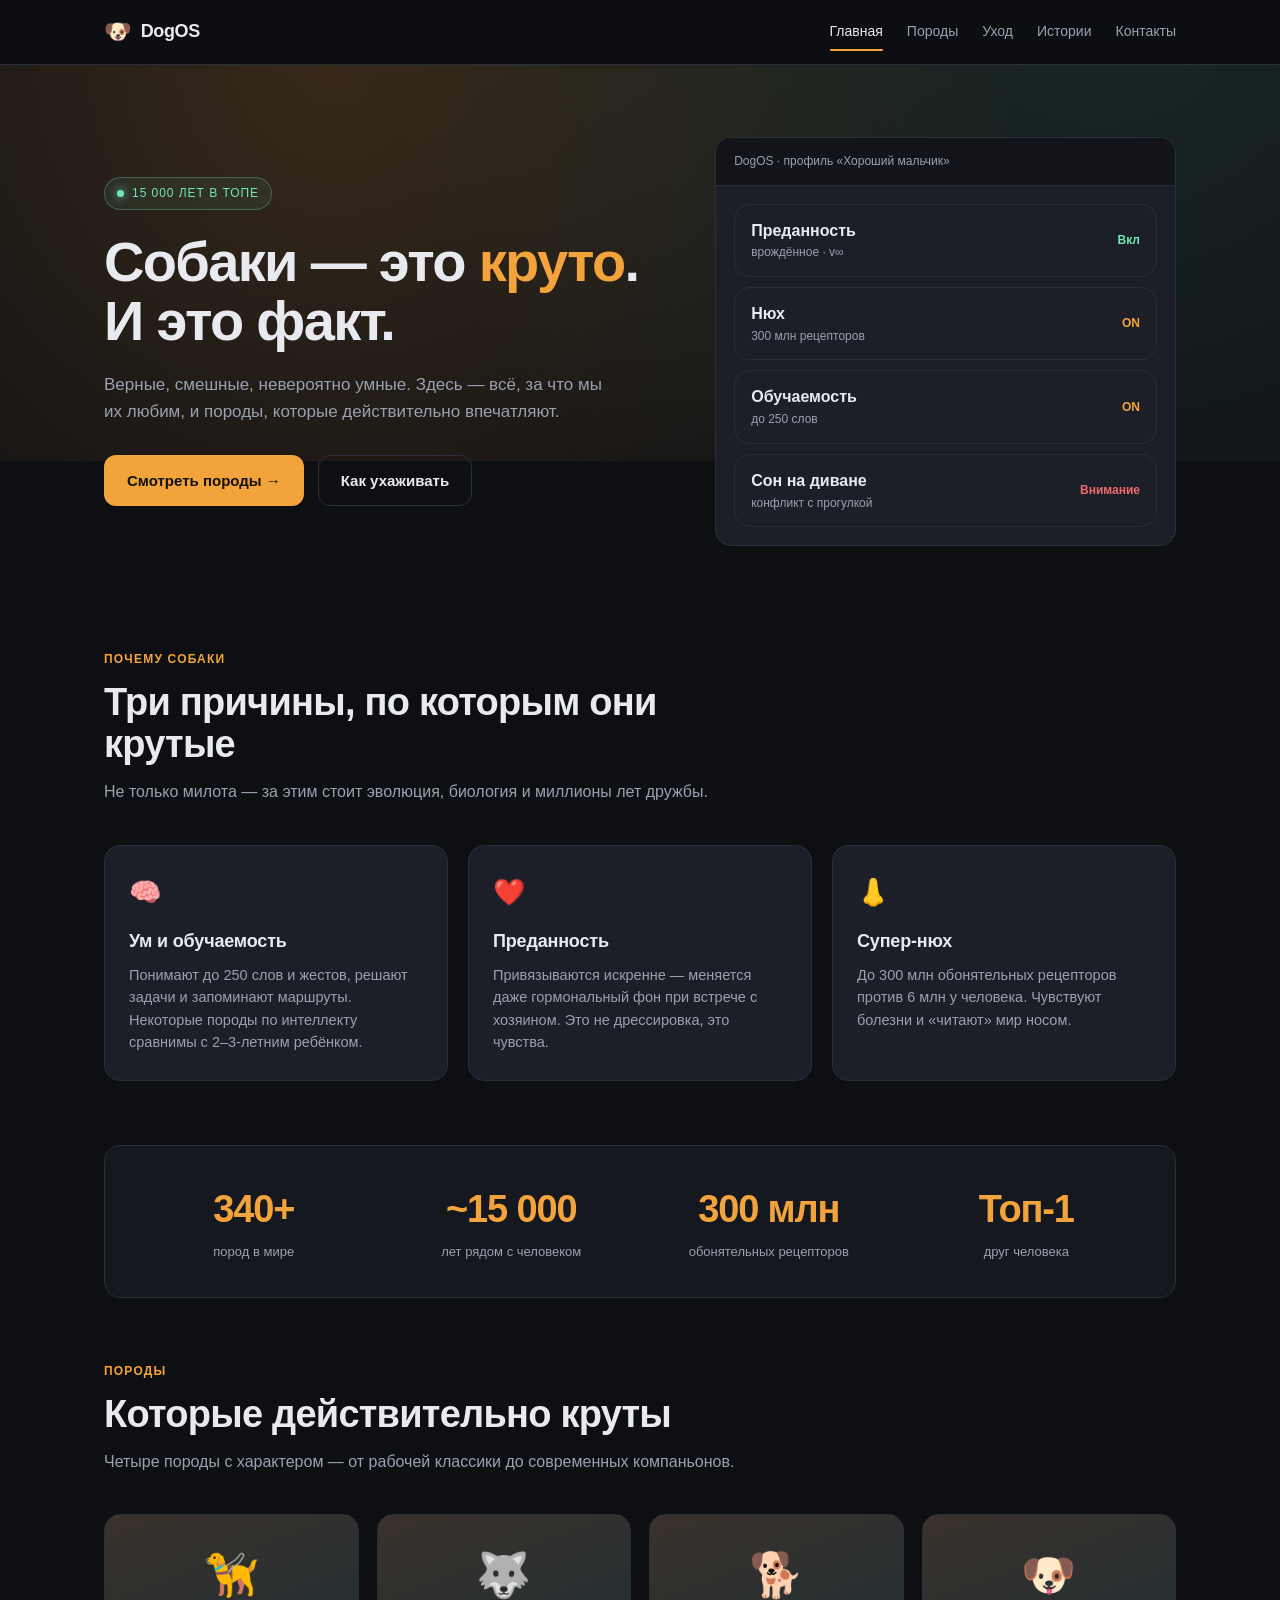
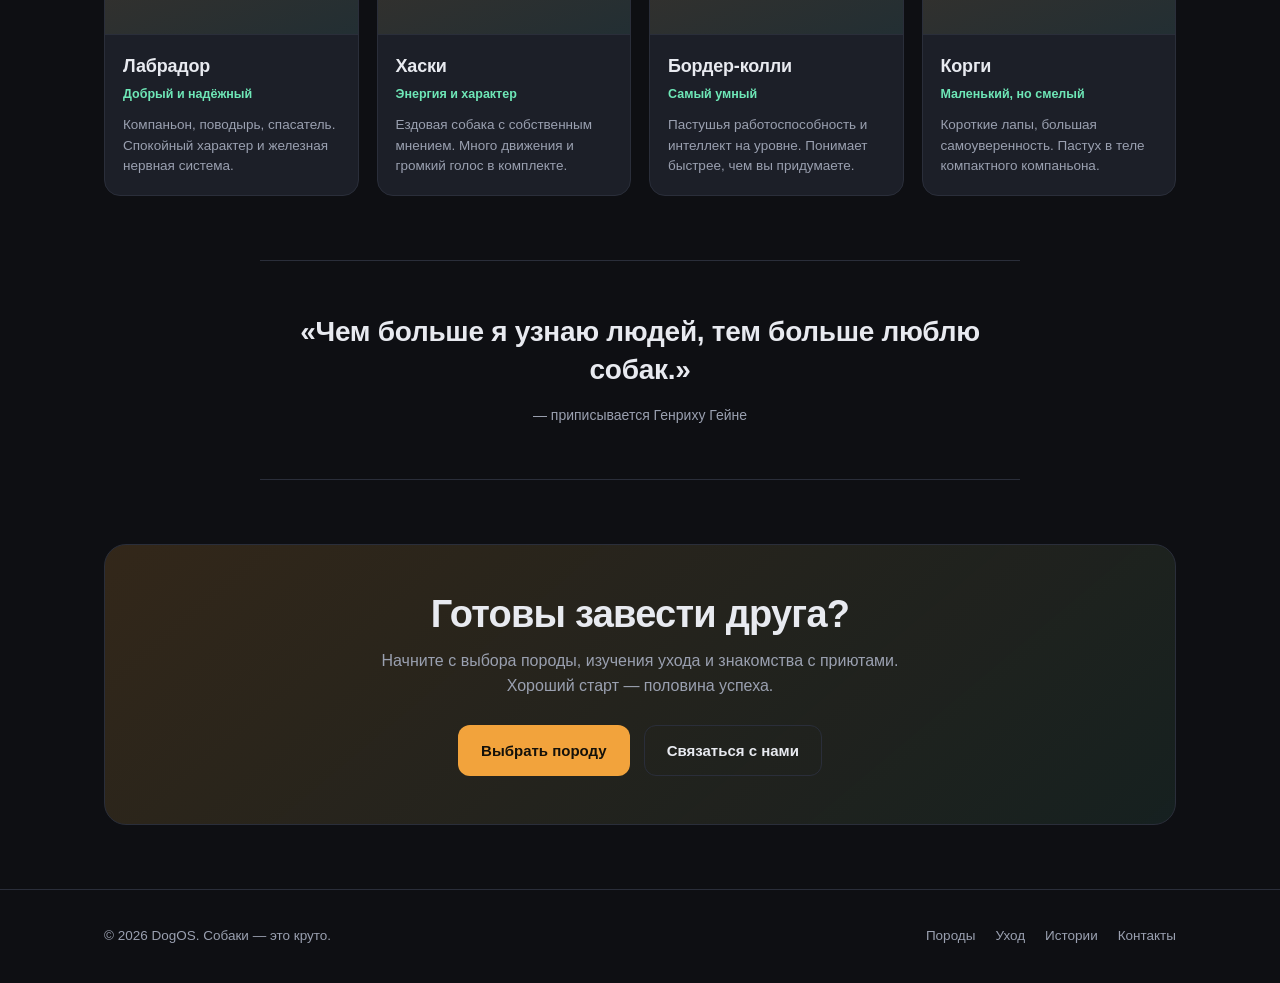
==== commit aa6ee3a2: "update site" ====
--- a/index.html
+++ b/index.html
@@ -3,332 +3,76 @@
 <head>
 <meta charset="UTF-8" />
 <meta name="viewport" content="width=device-width, initial-scale=1.0"/>
-<title>DogOS — крутые собаки без возни</title>
-<style>
-  :root {
-    --bg: #0e0f13;
-    --bg-soft: #16181f;
-    --card: #1c1f28;
-    --border: #2a2e3a;
-    --text: #e8eaf0;
-    --muted: #9aa0b0;
-    --accent: #f2a33c;
-    --accent-2: #6ee7b7;
-    --danger: #ef6b6b;
-    --radius: 16px;
-    --max: 1120px;
-  }
-
-  * { box-sizing: border-box; margin: 0; padding: 0; }
-
-  html { scroll-behavior: smooth; }
-
-  body {
-    font-family: -apple-system, BlinkMacSystemFont, "Segoe UI", Roboto, Inter, Arial, sans-serif;
-    background: var(--bg);
-    color: var(--text);
-    line-height: 1.55;
-    -webkit-font-smoothing: antialiased;
-  }
-
-  a { color: inherit; text-decoration: none; }
-
-  .container { max-width: var(--max); margin: 0 auto; padding: 0 24px; }
-
-  /* ---------- Header ---------- */
-  header {
-    position: sticky; top: 0; z-index: 50;
-    backdrop-filter: blur(12px);
-    background: rgba(14,15,19,.75);
-    border-bottom: 1px solid var(--border);
-  }
-  .nav {
-    display: flex; align-items: center; justify-content: space-between;
-    height: 64px;
-  }
-  .logo { display: flex; align-items: center; gap: 10px; font-weight: 800; letter-spacing: -.02em; }
-  .logo span { font-size: 22px; }
-  .nav-links { display: flex; gap: 26px; font-size: 14px; color: var(--muted); }
-  .nav-links a:hover { color: var(--text); }
-  .nav-cta {
-    background: var(--accent); color: #14110a; font-weight: 700;
-    padding: 9px 16px; border-radius: 10px; font-size: 14px;
-  }
-  .nav-cta:hover { filter: brightness(1.08); }
-
-  /* ---------- Hero ---------- */
-  .hero { padding: 76px 0 40px; position: relative; overflow: hidden; }
-  .hero::before {
-    content: ""; position: absolute; inset: -20% -10% auto -10%; height: 520px;
-    background: radial-gradient(circle at 30% 20%, rgba(242,163,60,.18), transparent 60%),
-                radial-gradient(circle at 80% 0%, rgba(110,231,183,.12), transparent 55%);
-    pointer-events: none;
-  }
-  .hero-grid {
-    display: grid; grid-template-columns: 1.1fr .9fr; gap: 48px; align-items: center;
-    position: relative;
-  }
-  .badge {
-    display: inline-flex; align-items: center; gap: 8px;
-    font-size: 12px; letter-spacing: .08em; text-transform: uppercase;
-    color: var(--accent-2); border: 1px solid rgba(110,231,183,.3);
-    background: rgba(110,231,183,.07); padding: 6px 12px; border-radius: 999px;
-    margin-bottom: 22px;
-  }
-  .badge .dot { width: 7px; height: 7px; border-radius: 50%; background: var(--accent-2); box-shadow: 0 0 10px var(--accent-2); }
-  h1 { font-size: clamp(34px, 5vw, 58px); line-height: 1.05; letter-spacing: -.03em; font-weight: 800; }
-  h1 .accent { color: var(--accent); }
-  .hero p.lead { color: var(--muted); font-size: 17px; max-width: 480px; margin: 22px 0 30px; }
-  .hero-actions { display: flex; gap: 14px; flex-wrap: wrap; }
-  .btn {
-    display: inline-flex; align-items: center; gap: 8px;
-    padding: 13px 22px; border-radius: 12px; font-weight: 700; font-size: 15px;
-    border: 1px solid transparent; cursor: pointer; transition: transform .15s ease, filter .15s ease;
-  }
-  .btn:hover { transform: translateY(-1px); }
-  .btn-primary { background: var(--accent); color: #14110a; }
-  .btn-ghost { background: transparent; border-color: var(--border); color: var(--text); }
-  .btn-ghost:hover { border-color: var(--muted); }
-
-  /* ---------- Hero mock ---------- */
-  .mock {
-    background: var(--bg-soft);
-    border: 1px solid var(--border);
-    border-radius: var(--radius);
-    box-shadow: 0 30px 80px rgba(0,0,0,.45);
-    overflow: hidden;
-    font-size: 13px;
-  }
-  .mock-bar {
-    display: flex; align-items: center; gap: 8px;
-    padding: 12px 16px; border-bottom: 1px solid var(--border);
-    background: #12141a;
-  }
-  .mock-bar .dot { width: 10px; height: 10px; border-radius: 50%; }
-  .mock-bar .dot:nth-child(1){ background:#ef6b6b; }
-  .mock-bar .dot:nth-child(2){ background:#f2c14e; }
-  .mock-bar .dot:nth-child(3){ background:#6ee7b7; }
-  .mock-title { margin-left: 10px; color: var(--muted); font-size: 12px; }
-  .mock-body { display: grid; grid-template-columns: 150px 1fr; min-height: 300px; }
-  .mock-side { border-right: 1px solid var(--border); padding: 14px 10px; background: #14161d; }
-  .mock-side div {
-    padding: 8px 10px; border-radius: 8px; color: var(--muted); font-size: 12.5px; margin-bottom: 4px;
-  }
-  .mock-side div.active { background: rgba(242,163,60,.12); color: var(--accent); font-weight: 600; }
-  .mock-main { padding: 16px; display: flex; flex-direction: column; gap: 10px; }
-  .mock-profile {
-    display: flex; justify-content: space-between; align-items: center;
-    font-size: 12px; color: var(--muted); margin-bottom: 4px;
-  }
-  .mock-card {
-    display: flex; align-items: center; justify-content: space-between; gap: 12px;
-    background: var(--card); border: 1px solid var(--border);
-    padding: 12px 14px; border-radius: 12px;
-  }
-  .mock-card .name { font-weight: 600; font-size: 13px; }
-  .mock-card .meta { color: var(--muted); font-size: 11.5px; }
-  .tag { font-size: 11px; padding: 3px 8px; border-radius: 999px; font-weight: 600; }
-  .tag.on { background: rgba(110,231,183,.12); color: var(--accent-2); }
-  .tag.warn { background: rgba(239,107,107,.12); color: var(--danger); }
-  .switch {
-    width: 34px; height: 20px; border-radius: 999px; background: var(--accent); position: relative; flex: none;
-  }
-  .switch::after {
-    content: ""; position: absolute; top: 2px; right: 2px; width: 16px; height: 16px;
-    border-radius: 50%; background: #14110a;
-  }
-  .switch.off { background: var(--border); }
-  .switch.off::after { right: auto; left: 2px; background: var(--muted); }
-
-  /* ---------- Sections ---------- */
-  section { padding: 72px 0; }
-  .section-head { max-width: 640px; margin-bottom: 42px; }
-  .kicker {
-    font-size: 12px; letter-spacing: .1em; text-transform: uppercase;
-    color: var(--accent); font-weight: 700; margin-bottom: 12px;
-  }
-  h2 { font-size: clamp(26px, 3.6vw, 40px); letter-spacing: -.02em; line-height: 1.1; }
-  .section-head p { color: var(--muted); margin-top: 14px; font-size: 16px; }
-
-  /* ---------- Features ---------- */
-  .features { display: grid; grid-template-columns: repeat(3, 1fr); gap: 20px; }
-  .feature {
-    background: var(--card); border: 1px solid var(--border);
-    border-radius: var(--radius); padding: 26px 24px;
-    transition: border-color .2s, transform .2s;
-  }
-  .feature:hover { border-color: #3a3f4f; transform: translateY(-3px); }
-  .feature .ico { font-size: 26px; margin-bottom: 16px; display: inline-block; }
-  .feature h3 { font-size: 18px; margin-bottom: 8px; letter-spacing: -.01em; }
-  .feature p { color: var(--muted); font-size: 14.5px; }
-
-  /* ---------- Stats ---------- */
-  .stats {
-    display: grid; grid-template-columns: repeat(4, 1fr); gap: 16px;
-    background: var(--bg-soft); border: 1px solid var(--border);
-    border-radius: var(--radius); padding: 34px 28px;
-  }
-  .stat { text-align: center; }
-  .stat strong { display: block; font-size: clamp(26px, 3vw, 38px); letter-spacing: -.03em; color: var(--accent); }
-  .stat span { color: var(--muted); font-size: 13px; }
-
-  /* ---------- Breeds ---------- */
-  .breeds { display: grid; grid-template-columns: repeat(4, 1fr); gap: 18px; }
-  .breed {
-    background: var(--card); border: 1px solid var(--border); border-radius: var(--radius);
-    overflow: hidden; transition: transform .2s, border-color .2s;
-  }
-  .breed:hover { transform: translateY(-4px); border-color: #3a3f4f; }
-  .breed-emoji {
-    font-size: 44px; height: 120px; display: flex; align-items: center; justify-content: center;
-    background: linear-gradient(160deg, rgba(242,163,60,.14), rgba(110,231,183,.08));
-    border-bottom: 1px solid var(--border);
-  }
-  .breed-body { padding: 18px; }
-  .breed h3 { font-size: 17px; margin-bottom: 4px; }
-  .breed .role { color: var(--accent-2); font-size: 12.5px; font-weight: 600; margin-bottom: 10px; }
-  .breed p { color: var(--muted); font-size: 13.5px; }
-
-  /* ---------- Quote ---------- */
-  .quote {
-    text-align: center; max-width: 760px; margin: 0 auto;
-    padding: 52px 24px; border-top: 1px solid var(--border); border-bottom: 1px solid var(--border);
-  }
-  .quote blockquote { font-size: clamp(20px, 2.6vw, 28px); font-weight: 600; letter-spacing: -.01em; line-height: 1.35; }
-  .quote cite { display: block; margin-top: 16px; color: var(--muted); font-size: 14px; font-style: normal; }
-
-  /* ---------- CTA ---------- */
-  .cta {
-    background: linear-gradient(140deg, rgba(242,163,60,.16), rgba(110,231,183,.08));
-    border: 1px solid var(--border); border-radius: 22px;
-    padding: 48px 40px; text-align: center;
-  }
-  .cta h2 { margin-bottom: 14px; }
-  .cta p { color: var(--muted); max-width: 520px; margin: 0 auto 26px; }
-  .cta-actions { display: flex; gap: 14px; justify-content: center; flex-wrap: wrap; }
-
-  /* ---------- Footer ---------- */
-  footer { border-top: 1px solid var(--border); padding: 36px 0; color: var(--muted); font-size: 13.5px; }
-  .footer-grid { display: flex; justify-content: space-between; gap: 24px; flex-wrap: wrap; }
-  .footer-links { display: flex; gap: 20px; flex-wrap: wrap; }
-  .footer-links a:hover { color: var(--text); }
-
-  /* ---------- Responsive ---------- */
-  @media (max-width: 900px) {
-    .hero-grid { grid-template-columns: 1fr; }
-    .features { grid-template-columns: 1fr 1fr; }
-    .breeds { grid-template-columns: 1fr 1fr; }
-    .stats { grid-template-columns: 1fr 1fr; gap: 28px; }
-    .nav-links { display: none; }
-  }
-  @media (max-width: 560px) {
-    .features, .breeds { grid-template-columns: 1fr; }
-    .mock-body { grid-template-columns: 1fr; }
-    .mock-side { display: none; }
-    .cta { padding: 36px 22px; }
-    .nav-cta { display: none; }
-  }
-</style>
+<title>DogOS — крутые собаки</title>
+<link rel="stylesheet" href="css/style.css"/>
 </head>
 <body>
-
 <header>
   <div class="container nav">
-    <a href="#top" class="logo"><span>🐶</span> DogOS</a>
-    <nav class="nav-links">
-      <a href="#why">Почему</a>
-      <a href="#stats">Цифры</a>
-      <a href="#breeds">Породы</a>
-      <a href="#start">Начать</a>
+    <a href="index.html" class="logo"><span>🐶</span> DogOS</a>
+    <nav class="nav-links" id="navLinks">
+      <a href="index.html">Главная</a>
+      <a href="breeds.html">Породы</a>
+      <a href="care.html">Уход</a>
+      <a href="stories.html">Истории</a>
+      <a href="contacts.html">Контакты</a>
     </nav>
-    <a href="#start" class="nav-cta">Выбрать друга</a>
+    <button class="burger" id="burger" aria-label="Меню">☰</button>
   </div>
 </header>
 
-<main id="top">
-  <!-- HERO -->
+<main>
   <section class="hero">
     <div class="container hero-grid">
       <div>
-        <div class="badge"><span class="dot"></span> Уже 15 000 лет в топе</div>
-        <h1>Собаки — это <span class="accent">круто</span>.<br>И это факт.</h1>
-        <p class="lead">
-          Верные, смешные, невероятно умные. Здесь — всё, за что мы их любим,
-          и породы, которые действительно впечатляют. Без воды и соплей.
-        </p>
+        <div class="badge"><span class="dot"></span> 15 000 лет в топе</div>
+        <h1>Собаки — это <span style="color:var(--accent)">круто</span>.<br>И это факт.</h1>
+        <p class="lead">Верные, смешные, невероятно умные. Здесь — всё, за что мы их любим, и породы, которые действительно впечатляют.</p>
         <div class="hero-actions">
-          <a href="#breeds" class="btn btn-primary">Смотреть породы →</a>
-          <a href="#why" class="btn btn-ghost">Почему это работает</a>
+          <a href="breeds.html" class="btn btn-primary">Смотреть породы →</a>
+          <a href="care.html" class="btn btn-ghost">Как ухаживать</a>
         </div>
       </div>
-
-      <!-- Имитация "интерфейса" как у Deadlock -->
-      <div class="mock" aria-hidden="true">
-        <div class="mock-bar">
-          <span class="dot"></span><span class="dot"></span><span class="dot"></span>
-          <span class="mock-title">DogOS · профиль «Хороший мальчик»</span>
-        </div>
-        <div class="mock-body">
-          <div class="mock-side">
-            <div class="active">Породы</div>
-            <div>Навыки</div>
-            <div>Уход</div>
-            <div>Настройки</div>
+      <div class="card" style="padding:0; overflow:hidden;">
+        <div style="padding:14px 18px; border-bottom:1px solid var(--border); background:#12141a; font-size:12px; color:var(--muted);">DogOS · профиль «Хороший мальчик»</div>
+        <div style="padding:18px; display:flex; flex-direction:column; gap:10px;">
+          <div class="card" style="padding:14px 16px; display:flex; justify-content:space-between; align-items:center;">
+            <div><strong>Преданность</strong><div style="color:var(--muted); font-size:12px;">врождённое · v∞</div></div>
+            <span style="color:var(--accent-2); font-size:12px; font-weight:700;">Вкл</span>
           </div>
-          <div class="mock-main">
-            <div class="mock-profile"><span>Активные качества</span><span>3 из 5</span></div>
-            <div class="mock-card">
-              <div><div class="name">Преданность</div><div class="meta">врождённое · v∞</div></div>
-              <span class="tag on">Вкл</span>
-            </div>
-            <div class="mock-card">
-              <div><div class="name">Нюх</div><div class="meta">300 млн рецепторов</div></div>
-              <span class="switch" aria-hidden="true"></span>
-            </div>
-            <div class="mock-card">
-              <div><div class="name">Обучаемость</div><div class="meta">до 250 слов</div></div>
-              <span class="switch" aria-hidden="true"></span>
-            </div>
-            <div class="mock-card">
-              <div><div class="name">Сон на диване</div><div class="meta">конфликт с прогулкой</div></div>
-              <span class="tag warn">Внимание</span>
-            </div>
+          <div class="card" style="padding:14px 16px; display:flex; justify-content:space-between; align-items:center;">
+            <div><strong>Нюх</strong><div style="color:var(--muted); font-size:12px;">300 млн рецепторов</div></div>
+            <span style="color:var(--accent); font-size:12px; font-weight:700;">ON</span>
+          </div>
+          <div class="card" style="padding:14px 16px; display:flex; justify-content:space-between; align-items:center;">
+            <div><strong>Обучаемость</strong><div style="color:var(--muted); font-size:12px;">до 250 слов</div></div>
+            <span style="color:var(--accent); font-size:12px; font-weight:700;">ON</span>
+          </div>
+          <div class="card" style="padding:14px 16px; display:flex; justify-content:space-between; align-items:center;">
+            <div><strong>Сон на диване</strong><div style="color:var(--muted); font-size:12px;">конфликт с прогулкой</div></div>
+            <span style="color:var(--danger); font-size:12px; font-weight:700;">Внимание</span>
           </div>
         </div>
       </div>
     </div>
   </section>
 
-  <!-- WHY -->
-  <section id="why">
+  <section>
     <div class="container">
       <div class="section-head">
         <div class="kicker">Почему собаки</div>
         <h2>Три причины, по которым они крутые</h2>
         <p>Не только милота — за этим стоит эволюция, биология и миллионы лет дружбы.</p>
       </div>
-      <div class="features">
-        <div class="feature">
-          <span class="ico">🧠</span>
-          <h3>Ум и обучаемость</h3>
-          <p>Понимают до 250 слов и жестов, решают задачи и запоминают маршруты. Некоторые породы по интеллекту сравнимы с 2–3-летним ребёнком.</p>
-        </div>
-        <div class="feature">
-          <span class="ico">❤️</span>
-          <h3>Преданность</h3>
-          <p>Привязываются искренне — меняется даже гормональный фон при встрече с хозяином. Это не дрессировка, это чувства.</p>
-        </div>
-        <div class="feature">
-          <span class="ico">👃</span>
-          <h3>Супер-нюх</h3>
-          <p>До 300 млн обонятельных рецепторов против 6 млн у человека. Чувствуют болезни, запахи на расстоянии и «читают» мир носом.</p>
-        </div>
+      <div class="grid-3">
+        <div class="card"><span class="ico">🧠</span><h3>Ум и обучаемость</h3><p>Понимают до 250 слов и жестов, решают задачи и запоминают маршруты. Некоторые породы по интеллекту сравнимы с 2–3-летним ребёнком.</p></div>
+        <div class="card"><span class="ico">❤️</span><h3>Преданность</h3><p>Привязываются искренне — меняется даже гормональный фон при встрече с хозяином. Это не дрессировка, это чувства.</p></div>
+        <div class="card"><span class="ico">👃</span><h3>Супер-нюх</h3><p>До 300 млн обонятельных рецепторов против 6 млн у человека. Чувствуют болезни и «читают» мир носом.</p></div>
       </div>
     </div>
   </section>
 
-  <!-- STATS -->
-  <section id="stats" style="padding-top: 0;">
+  <section style="padding-top:0;">
     <div class="container">
       <div class="stats">
         <div class="stat"><strong>340+</strong><span>пород в мире</span></div>
@@ -339,68 +83,37 @@
     </div>
   </section>
 
-  <!-- BREEDS -->
-  <section id="breeds">
+  <section style="padding-top:0;">
     <div class="container">
       <div class="section-head">
         <div class="kicker">Породы</div>
         <h2>Которые действительно круты</h2>
         <p>Четыре породы с характером — от рабочей классики до современных компаньонов.</p>
       </div>
-      <div class="breeds">
-        <article class="breed">
-          <div class="breed-emoji">🦮</div>
-          <div class="breed-body">
-            <h3>Лабрадор</h3>
-            <div class="role">Добрый и надёжный</div>
-            <p>Компаньон, поводырь, спасатель. Везде, где нужен спокойный характер и железная нервная система.</p>
-          </div>
-        </article>
-        <article class="breed">
-          <div class="breed-emoji">🐺</div>
-          <div class="breed-body">
-            <h3>Хаски</h3>
-            <div class="role">Энергия и характер</div>
-            <p>Ездовая собака с собственным мнением. Много движения, мало скуки и громкий голос в комплекте.</p>
-          </div>
-        </article>
-        <article class="breed">
-          <div class="breed-emoji">🐕</div>
-          <div class="breed-body">
-            <h3>Бордер-колли</h3>
-            <div class="role">Самый умный</div>
-            <p>Пастушья работоспособность и интеллект на уровне. Понимает команды быстрее, чем вы успеваете их придумать.</p>
-          </div>
-        </article>
-        <article class="breed">
-          <div class="breed-emoji">🐶</div>
-          <div class="breed-body">
-            <h3>Корги</h3>
-            <div class="role">Маленький, но смелый</div>
-            <p>Короткие лапы, большая самоуверенность. Пастух в теле компактного компаньона с чувством юмора.</p>
-          </div>
-        </article>
+      <div class="grid-4">
+        <article class="breed"><div class="breed-emoji">🦮</div><div class="breed-body"><h3>Лабрадор</h3><div class="role">Добрый и надёжный</div><p>Компаньон, поводырь, спасатель. Спокойный характер и железная нервная система.</p></div></article>
+        <article class="breed"><div class="breed-emoji">🐺</div><div class="breed-body"><h3>Хаски</h3><div class="role">Энергия и характер</div><p>Ездовая собака с собственным мнением. Много движения и громкий голос в комплекте.</p></div></article>
+        <article class="breed"><div class="breed-emoji">🐕</div><div class="breed-body"><h3>Бордер-колли</h3><div class="role">Самый умный</div><p>Пастушья работоспособность и интеллект на уровне. Понимает быстрее, чем вы придумаете.</p></div></article>
+        <article class="breed"><div class="breed-emoji">🐶</div><div class="breed-body"><h3>Корги</h3><div class="role">Маленький, но смелый</div><p>Короткие лапы, большая самоуверенность. Пастух в теле компактного компаньона.</p></div></article>
       </div>
     </div>
   </section>
 
-  <!-- QUOTE -->
-  <section style="padding-top: 0; padding-bottom: 0;">
+  <section style="padding-top:0; padding-bottom:0;">
     <div class="quote">
       <blockquote>«Чем больше я узнаю людей, тем больше люблю собак.»</blockquote>
       <cite>— приписывается Генриху Гейне</cite>
     </div>
   </section>
 
-  <!-- CTA -->
-  <section id="start">
+  <section>
     <div class="container">
       <div class="cta">
         <h2>Готовы завести друга?</h2>
         <p>Начните с выбора породы, изучения ухода и знакомства с приютами. Хороший старт — половина успеха.</p>
         <div class="cta-actions">
-          <a href="#breeds" class="btn btn-primary">Выбрать породу</a>
-          <a href="#why" class="btn btn-ghost">Узнать больше</a>
+          <a href="breeds.html" class="btn btn-primary">Выбрать породу</a>
+          <a href="contacts.html" class="btn btn-ghost">Связаться с нами</a>
         </div>
       </div>
     </div>
@@ -411,12 +124,14 @@
   <div class="container footer-grid">
     <div>© 2026 DogOS. Собаки — это круто.</div>
     <div class="footer-links">
-      <a href="#why">Почему</a>
-      <a href="#breeds">Породы</a>
-      <a href="#start">Начать</a>
+      <a href="breeds.html">Породы</a>
+      <a href="care.html">Уход</a>
+      <a href="stories.html">Истории</a>
+      <a href="contacts.html">Контакты</a>
     </div>
   </div>
 </footer>
 
+<script src="js/main.js"></script>
 </body>
 </html>
--- a/css/style.css
+++ b/css/style.css
@@ -0,0 +1,241 @@
+:root {
+  --bg: #0e0f13;
+  --bg-soft: #16181f;
+  --card: #1c1f28;
+  --border: #2a2e3a;
+  --text: #e8eaf0;
+  --muted: #9aa0b0;
+  --accent: #f2a33c;
+  --accent-2: #6ee7b7;
+  --danger: #ef6b6b;
+  --radius: 16px;
+  --max: 1120px;
+}
+
+* { box-sizing: border-box; margin: 0; padding: 0; }
+html { scroll-behavior: smooth; }
+
+body {
+  font-family: -apple-system, BlinkMacSystemFont, "Segoe UI", Roboto, Inter, Arial, sans-serif;
+  background: var(--bg);
+  color: var(--text);
+  line-height: 1.55;
+  -webkit-font-smoothing: antialiased;
+}
+
+a { color: inherit; text-decoration: none; }
+img { max-width: 100%; display: block; }
+
+.container { max-width: var(--max); margin: 0 auto; padding: 0 24px; }
+
+/* ---------- Header ---------- */
+header {
+  position: sticky; top: 0; z-index: 50;
+  backdrop-filter: blur(12px);
+  background: rgba(14,15,19,.78);
+  border-bottom: 1px solid var(--border);
+}
+.nav {
+  display: flex; align-items: center; justify-content: space-between;
+  height: 64px;
+}
+.logo { display: flex; align-items: center; gap: 10px; font-weight: 800; letter-spacing: -.02em; font-size: 18px; }
+.logo span { font-size: 22px; }
+.nav-links { display: flex; gap: 24px; font-size: 14px; color: var(--muted); }
+.nav-links a { position: relative; padding: 4px 0; }
+.nav-links a:hover, .nav-links a.active { color: var(--text); }
+.nav-links a.active::after {
+  content: ""; position: absolute; left: 0; right: 0; bottom: -4px;
+  height: 2px; border-radius: 2px; background: var(--accent);
+}
+.burger { display: none; background: none; border: 1px solid var(--border); color: var(--text); border-radius: 10px; padding: 8px 12px; cursor: pointer; font-size: 18px; }
+
+/* ---------- Buttons ---------- */
+.btn {
+  display: inline-flex; align-items: center; gap: 8px;
+  padding: 13px 22px; border-radius: 12px; font-weight: 700; font-size: 15px;
+  border: 1px solid transparent; cursor: pointer; transition: transform .15s ease, filter .15s ease;
+}
+.btn:hover { transform: translateY(-1px); }
+.btn-primary { background: var(--accent); color: #14110a; }
+.btn-ghost { background: transparent; border-color: var(--border); color: var(--text); }
+.btn-ghost:hover { border-color: var(--muted); }
+
+/* ---------- Sections ---------- */
+section { padding: 64px 0; }
+.section-head { max-width: 680px; margin-bottom: 40px; }
+.kicker {
+  font-size: 12px; letter-spacing: .1em; text-transform: uppercase;
+  color: var(--accent); font-weight: 700; margin-bottom: 12px;
+}
+h1 { font-size: clamp(34px, 5vw, 56px); line-height: 1.06; letter-spacing: -.03em; font-weight: 800; }
+h2 { font-size: clamp(26px, 3.6vw, 38px); letter-spacing: -.02em; line-height: 1.12; }
+h3 { font-size: 18px; letter-spacing: -.01em; }
+.section-head p { color: var(--muted); margin-top: 14px; font-size: 16px; }
+
+/* ---------- Hero ---------- */
+.hero { padding: 72px 0 40px; position: relative; overflow: hidden; }
+.hero::before {
+  content: ""; position: absolute; inset: -20% -10% auto -10%; height: 500px;
+  background: radial-gradient(circle at 30% 20%, rgba(242,163,60,.18), transparent 60%),
+              radial-gradient(circle at 80% 0%, rgba(110,231,183,.12), transparent 55%);
+  pointer-events: none;
+}
+.hero-grid { display: grid; grid-template-columns: 1.1fr .9fr; gap: 48px; align-items: center; position: relative; }
+.badge {
+  display: inline-flex; align-items: center; gap: 8px;
+  font-size: 12px; letter-spacing: .08em; text-transform: uppercase;
+  color: var(--accent-2); border: 1px solid rgba(110,231,183,.3);
+  background: rgba(110,231,183,.07); padding: 6px 12px; border-radius: 999px;
+  margin-bottom: 22px;
+}
+.badge .dot { width: 7px; height: 7px; border-radius: 50%; background: var(--accent-2); box-shadow: 0 0 10px var(--accent-2); }
+.hero p.lead { color: var(--muted); font-size: 17px; max-width: 500px; margin: 22px 0 30px; }
+.hero-actions { display: flex; gap: 14px; flex-wrap: wrap; }
+
+/* ---------- Cards / grids ---------- */
+.grid-3 { display: grid; grid-template-columns: repeat(3, 1fr); gap: 20px; }
+.grid-4 { display: grid; grid-template-columns: repeat(4, 1fr); gap: 18px; }
+.grid-2 { display: grid; grid-template-columns: repeat(2, 1fr); gap: 22px; }
+
+.card {
+  background: var(--card); border: 1px solid var(--border);
+  border-radius: var(--radius); padding: 26px 24px;
+  transition: border-color .2s, transform .2s;
+}
+.card:hover { border-color: #3a3f4f; transform: translateY(-3px); }
+.card .ico { font-size: 26px; margin-bottom: 16px; display: inline-block; }
+.card p { color: var(--muted); font-size: 14.5px; margin-top: 8px; }
+
+/* ---------- Stats ---------- */
+.stats {
+  display: grid; grid-template-columns: repeat(4, 1fr); gap: 16px;
+  background: var(--bg-soft); border: 1px solid var(--border);
+  border-radius: var(--radius); padding: 34px 28px;
+}
+.stat { text-align: center; }
+.stat strong { display: block; font-size: clamp(26px, 3vw, 38px); letter-spacing: -.03em; color: var(--accent); }
+.stat span { color: var(--muted); font-size: 13px; }
+
+/* ---------- Breeds ---------- */
+.breed {
+  background: var(--card); border: 1px solid var(--border); border-radius: var(--radius);
+  overflow: hidden; transition: transform .2s, border-color .2s;
+}
+.breed:hover { transform: translateY(-4px); border-color: #3a3f4f; }
+.breed-emoji {
+  font-size: 44px; height: 120px; display: flex; align-items: center; justify-content: center;
+  background: linear-gradient(160deg, rgba(242,163,60,.14), rgba(110,231,183,.08));
+  border-bottom: 1px solid var(--border);
+}
+.breed-body { padding: 18px; }
+.breed .role { color: var(--accent-2); font-size: 12.5px; font-weight: 600; margin: 4px 0 10px; }
+.breed p { color: var(--muted); font-size: 13.5px; }
+
+/* ---------- Table ---------- */
+.table-wrap { overflow-x: auto; border: 1px solid var(--border); border-radius: var(--radius); }
+table { width: 100%; border-collapse: collapse; font-size: 14px; min-width: 560px; }
+th, td { padding: 14px 18px; text-align: left; border-bottom: 1px solid var(--border); }
+th { background: var(--bg-soft); color: var(--muted); font-weight: 600; font-size: 12.5px; text-transform: uppercase; letter-spacing: .06em; }
+tr:last-child td { border-bottom: none; }
+
+/* ---------- Steps ---------- */
+.steps { display: grid; grid-template-columns: repeat(4, 1fr); gap: 18px; counter-reset: step; }
+.step { position: relative; background: var(--card); border: 1px solid var(--border); border-radius: var(--radius); padding: 26px 22px; }
+.step::before {
+  counter-increment: step; content: counter(step);
+  display: inline-flex; align-items: center; justify-content: center;
+  width: 34px; height: 34px; border-radius: 50%;
+  background: rgba(242,163,60,.14); color: var(--accent); font-weight: 800; margin-bottom: 14px;
+}
+.step p { color: var(--muted); font-size: 14px; margin-top: 6px; }
+
+/* ---------- Story ---------- */
+.story {
+  background: var(--card); border: 1px solid var(--border); border-radius: var(--radius);
+  padding: 26px 24px; display: flex; flex-direction: column; gap: 12px;
+}
+.story .who { display: flex; align-items: center; gap: 12px; }
+.story .ava {
+  width: 44px; height: 44px; border-radius: 50%;
+  display: flex; align-items: center; justify-content: center; font-size: 22px;
+  background: linear-gradient(160deg, rgba(242,163,60,.2), rgba(110,231,183,.12));
+  border: 1px solid var(--border);
+}
+.story .name { font-weight: 700; }
+.story .meta { color: var(--muted); font-size: 12.5px; }
+.story p { color: var(--muted); font-size: 14.5px; }
+
+/* ---------- Quote ---------- */
+.quote {
+  text-align: center; max-width: 760px; margin: 0 auto;
+  padding: 52px 24px; border-top: 1px solid var(--border); border-bottom: 1px solid var(--border);
+}
+.quote blockquote { font-size: clamp(20px, 2.6vw, 28px); font-weight: 600; letter-spacing: -.01em; line-height: 1.35; }
+.quote cite { display: block; margin-top: 16px; color: var(--muted); font-size: 14px; font-style: normal; }
+
+/* ---------- CTA ---------- */
+.cta {
+  background: linear-gradient(140deg, rgba(242,163,60,.16), rgba(110,231,183,.08));
+  border: 1px solid var(--border); border-radius: 22px;
+  padding: 48px 40px; text-align: center;
+}
+.cta h2 { margin-bottom: 14px; }
+.cta p { color: var(--muted); max-width: 540px; margin: 0 auto 26px; }
+.cta-actions { display: flex; gap: 14px; justify-content: center; flex-wrap: wrap; }
+
+/* ---------- Forms ---------- */
+form.form { display: grid; gap: 14px; max-width: 560px; }
+form.form label { font-size: 13px; color: var(--muted); font-weight: 600; }
+form.form input, form.form textarea, form.form select {
+  width: 100%; background: var(--bg-soft); border: 1px solid var(--border);
+  color: var(--text); padding: 12px 14px; border-radius: 10px; font-size: 14.5px;
+  font-family: inherit; outline: none; transition: border-color .15s;
+}
+form.form input:focus, form.form textarea:focus, form.form select:focus { border-color: var(--accent); }
+form.form textarea { resize: vertical; min-height: 120px; }
+.form-row { display: grid; grid-template-columns: 1fr 1fr; gap: 14px; }
+
+/* ---------- Contact info ---------- */
+.contact-card { display: flex; gap: 14px; align-items: flex-start; padding: 20px 0; border-bottom: 1px solid var(--border); }
+.contact-card:last-child { border-bottom: none; }
+.contact-card .ico { font-size: 22px; }
+.contact-card strong { display: block; margin-bottom: 2px; }
+.contact-card span { color: var(--muted); font-size: 14px; }
+
+/* ---------- Footer ---------- */
+footer { border-top: 1px solid var(--border); padding: 36px 0; color: var(--muted); font-size: 13.5px; }
+.footer-grid { display: flex; justify-content: space-between; gap: 24px; flex-wrap: wrap; }
+.footer-links { display: flex; gap: 20px; flex-wrap: wrap; }
+.footer-links a:hover { color: var(--text); }
+
+/* ---------- Toast ---------- */
+.toast {
+  position: fixed; top: 20px; left: 20px; z-index: 9999;
+  background: #6f4e37; color: #fff; padding: 12px 20px; border-radius: 10px;
+  box-shadow: 0 6px 20px rgba(0,0,0,.3); font-size: 14px;
+  opacity: 0; visibility: hidden; transform: translateY(-12px);
+  transition: opacity .25s, transform .25s, visibility .25s;
+}
+.toast.show { opacity: 1; visibility: visible; transform: translateY(0); }
+
+/* ---------- Responsive ---------- */
+@media (max-width: 900px) {
+  .hero-grid { grid-template-columns: 1fr; }
+  .grid-3, .grid-4 { grid-template-columns: 1fr 1fr; }
+  .stats { grid-template-columns: 1fr 1fr; gap: 28px; }
+  .steps { grid-template-columns: 1fr 1fr; }
+  .nav-links {
+    position: absolute; top: 64px; left: 0; right: 0;
+    flex-direction: column; gap: 0; background: var(--bg-soft);
+    border-bottom: 1px solid var(--border); display: none;
+  }
+  .nav-links.open { display: flex; }
+  .nav-links a { padding: 14px 24px; border-bottom: 1px solid var(--border); }
+  .nav-links a.active::after { display: none; }
+  .burger { display: block; }
+}
+@media (max-width: 560px) {
+  .grid-3, .grid-4, .grid-2, .steps, .form-row { grid-template-columns: 1fr; }
+  .cta { padding: 36px 22px; }
+}
